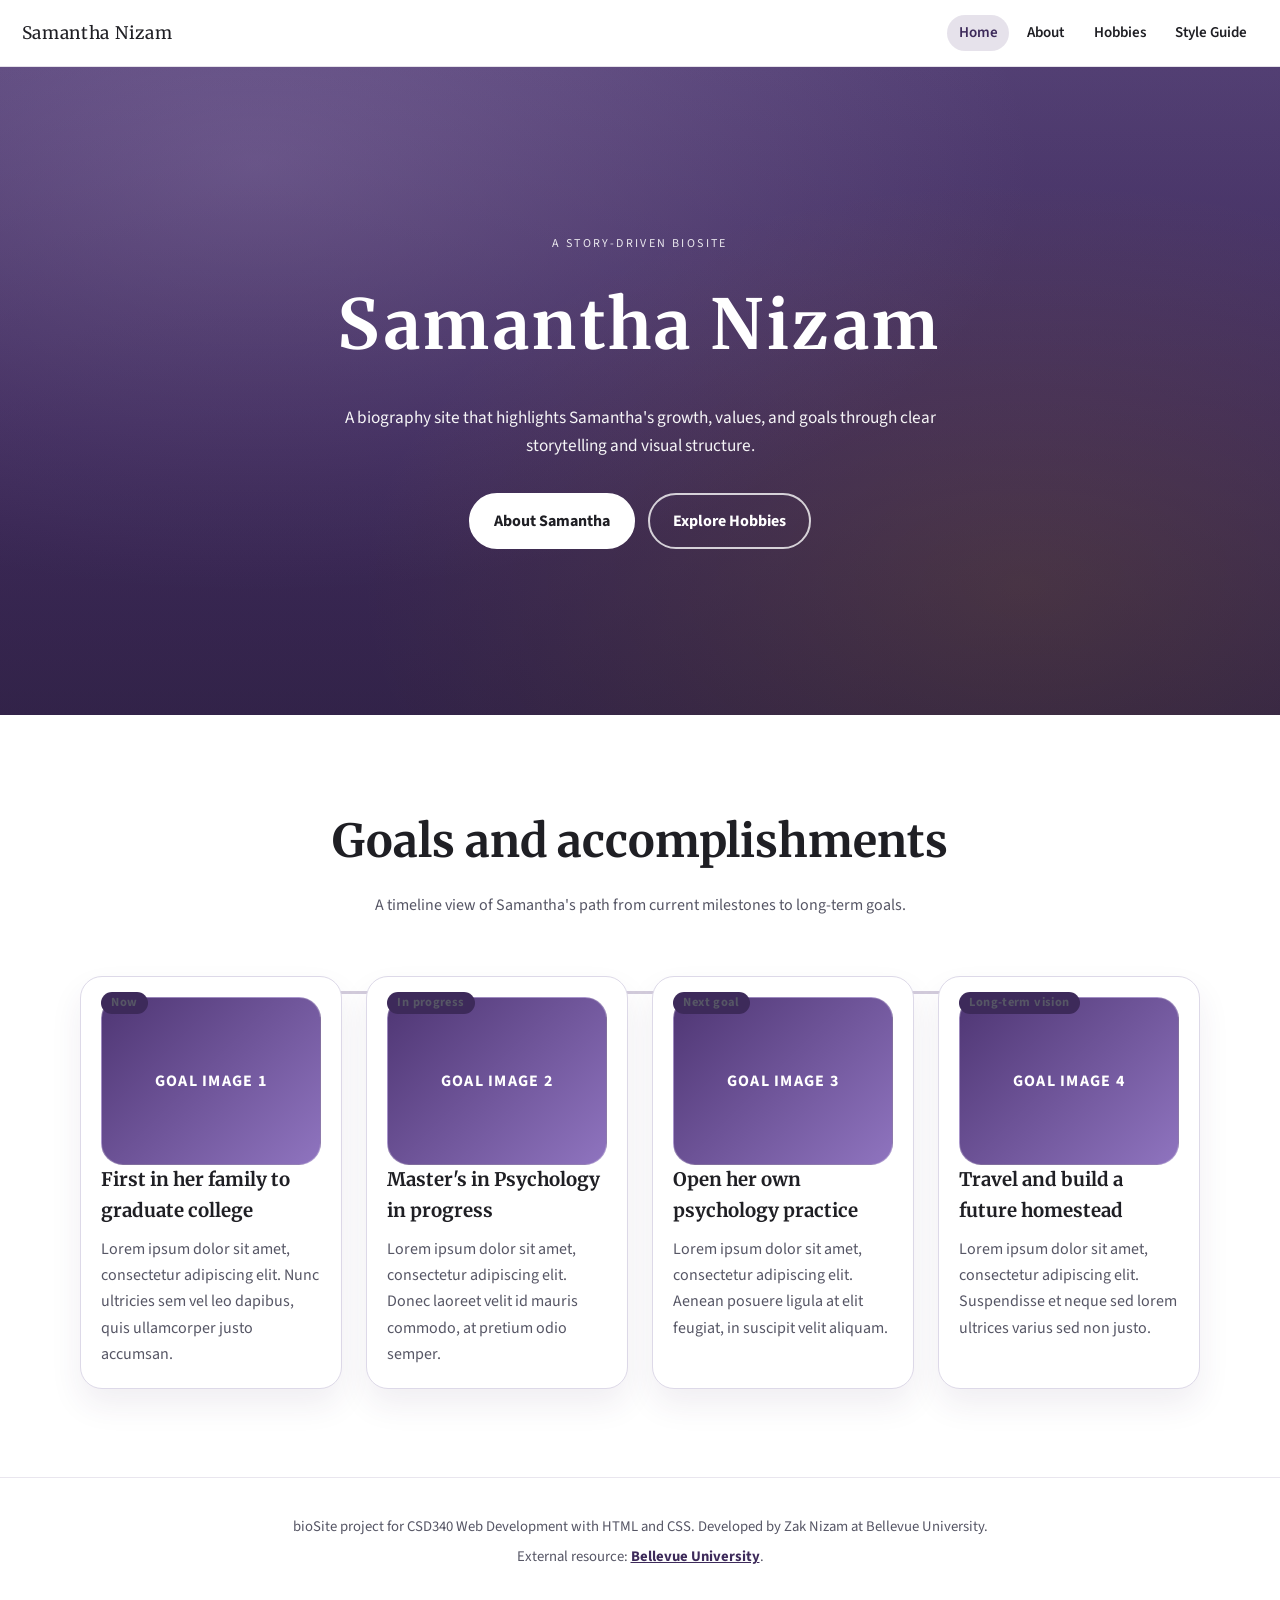
==== index.html @ e2154054 "Set up Module 6.3 bioSite project structure and pages" ====
﻿<!DOCTYPE html>
<html lang="en">
<head>
  <meta charset="UTF-8" />
  <meta name="viewport" content="width=device-width, initial-scale=1.0" />
  <title>Samantha Nizam | bioSite</title>
  <link rel="stylesheet" href="styles.css" />
</head>
<body>
  <header class="site-header">
    <a class="site-brand" href="index.html">Samantha Nizam</a>
    <nav class="main-nav" aria-label="Primary">
      <a href="index.html" aria-current="page">Home</a>
      <a href="about.html">About</a>
      <a href="hobbies.html">Hobbies</a>
      <a href="docs/style-guide.html">Style Guide</a>
    </nav>
  </header>

  <main>
    <section class="hero-section">
      <div class="hero-overlay"></div>
      <div class="hero-copy">
        <p class="eyebrow">A story-driven bioSite</p>
        <h1>Samantha Nizam</h1>
        <p class="hero-text">A biography site that highlights Samantha's growth, values, and goals through clear storytelling and visual structure.</p>
        <div class="hero-actions">
          <a href="about.html" class="button button-primary">About Samantha</a>
          <a href="hobbies.html" class="button button-secondary">Explore Hobbies</a>
        </div>
      </div>
    </section>

    <section class="content-section">
      <div class="section-intro">
        <h2>Goals and accomplishments</h2>
        <p>A timeline view of Samantha's path from current milestones to long-term goals.</p>
      </div>

      <div class="goal-grid timeline-goals">
        <article class="feature-card timeline-card">
          <p class="timeline-step">Now</p>
          <div class="image-placeholder small goal">Goal Image 1</div>
          <h3>First in her family to graduate college</h3>
          <p>Lorem ipsum dolor sit amet, consectetur adipiscing elit. Nunc ultricies sem vel leo dapibus, quis ullamcorper justo accumsan.</p>
        </article>
        <article class="feature-card timeline-card">
          <p class="timeline-step">In progress</p>
          <div class="image-placeholder small goal">Goal Image 2</div>
          <h3>Master's in Psychology in progress</h3>
          <p>Lorem ipsum dolor sit amet, consectetur adipiscing elit. Donec laoreet velit id mauris commodo, at pretium odio semper.</p>
        </article>
        <article class="feature-card timeline-card">
          <p class="timeline-step">Next goal</p>
          <div class="image-placeholder small goal">Goal Image 3</div>
          <h3>Open her own psychology practice</h3>
          <p>Lorem ipsum dolor sit amet, consectetur adipiscing elit. Aenean posuere ligula at elit feugiat, in suscipit velit aliquam.</p>
        </article>
        <article class="feature-card timeline-card">
          <p class="timeline-step">Long-term vision</p>
          <div class="image-placeholder small goal">Goal Image 4</div>
          <h3>Travel and build a future homestead</h3>
          <p>Lorem ipsum dolor sit amet, consectetur adipiscing elit. Suspendisse et neque sed lorem ultrices varius sed non justo.</p>
        </article>
      </div>
    </section>
  </main>

  <footer class="site-footer">
    <p>bioSite project for CSD340 Web Development with HTML and CSS. Developed by Zak Nizam at Bellevue University.</p>
    <p>External resource: <a href="https://www.bellevue.edu" target="_blank" rel="noreferrer">Bellevue University</a>.</p>
  </footer>
</body>
</html>
---- styles.css ----
﻿@import url("https://fonts.googleapis.com/css2?family=Merriweather:wght@700;900&family=Source+Sans+3:wght@400;600;700&display=swap");

:root {
  --color-plum: #4f3674;
  --color-plum-deep: #3d2a5a;
  --color-lavender: #b8a0d9;
  --color-gold: #d6a800;
  --color-ash: #f3f3f3;
  --color-paper: #ffffff;
  --color-ink: #1f1f24;
  --color-muted: #565665;
  --color-border: #ddd9e8;
  --shadow-soft: 0 16px 32px rgba(61, 42, 90, 0.08);
  --radius-lg: 22px;
  --radius-md: 14px;
  --max-width: 1120px;
}

* {
  box-sizing: border-box;
}

html {
  scroll-behavior: smooth;
}

body {
  margin: 0;
  font-family: "Source Sans 3", "Trebuchet MS", sans-serif;
  line-height: 1.65;
  color: var(--color-ink);
  background: var(--color-paper);
}

a {
  color: var(--color-plum-deep);
}

a:hover {
  color: var(--color-plum);
}

.site-header {
  position: sticky;
  top: 0;
  z-index: 100;
  display: flex;
  justify-content: space-between;
  align-items: center;
  gap: 1rem;
  padding: 0.95rem 1.35rem;
  background: rgba(255, 255, 255, 0.96);
  border-bottom: 1px solid rgba(79, 54, 116, 0.15);
  backdrop-filter: blur(10px);
}

.site-brand {
  text-decoration: none;
  color: var(--color-ink);
  font-family: "Merriweather", Georgia, serif;
  font-size: 1.08rem;
  letter-spacing: 0.04em;
}

.main-nav {
  display: flex;
  gap: 0.45rem;
  flex-wrap: wrap;
}

.main-nav a {
  text-decoration: none;
  color: var(--color-ink);
  font-weight: 600;
  font-size: 0.94rem;
  padding: 0.35rem 0.7rem;
  border-radius: 999px;
  transition: background-color 0.2s ease, color 0.2s ease;
}

.main-nav a:hover {
  background: rgba(79, 54, 116, 0.08);
  color: var(--color-plum-deep);
}

.main-nav a[aria-current="page"] {
  background: rgba(79, 54, 116, 0.14);
  color: var(--color-plum-deep);
}

main {
  overflow: hidden;
}

.hero-section {
  min-height: 72vh;
  display: grid;
  place-items: center;
  padding: 6rem 1.25rem;
  background:
    radial-gradient(110% 120% at 20% 15%, rgba(184, 160, 217, 0.35), transparent 55%),
    radial-gradient(100% 120% at 80% 80%, rgba(214, 168, 0, 0.18), transparent 52%),
    linear-gradient(180deg, #5b467f 0%, #4f3674 55%, #463165 100%);
  color: var(--color-paper);
  position: relative;
  text-align: center;
}

.hero-overlay {
  position: absolute;
  inset: 0;
  background: linear-gradient(180deg, rgba(20, 13, 30, 0.12), rgba(20, 13, 30, 0.4));
}

.hero-copy {
  position: relative;
  z-index: 1;
  max-width: 780px;
}

.eyebrow {
  text-transform: uppercase;
  letter-spacing: 0.2em;
  font-size: 0.75rem;
  margin: 0 0 0.9rem;
  opacity: 0.88;
}

.hero-copy h1 {
  margin: 0;
  font-family: "Merriweather", Georgia, serif;
  font-size: clamp(2.4rem, 6vw, 4.3rem);
  letter-spacing: 0.05em;
}

.hero-text {
  margin: 1.4rem auto 2rem;
  max-width: 650px;
  font-size: 1.08rem;
  opacity: 0.95;
}

.hero-actions {
  display: flex;
  flex-wrap: wrap;
  justify-content: center;
  gap: 0.8rem;
}

.button {
  display: inline-block;
  padding: 0.8rem 1.45rem;
  border-radius: 999px;
  text-decoration: none;
  font-weight: 700;
  transition: transform 0.2s ease, background-color 0.2s ease, border-color 0.2s ease;
}

.button:hover {
  transform: translateY(-1px);
}

.button:focus-visible,
.main-nav a:focus-visible,
.demo-nav a:focus-visible,
.demo-link:focus-visible {
  outline: 3px solid var(--color-gold);
  outline-offset: 2px;
}

.button-primary {
  background: var(--color-paper);
  color: var(--color-ink);
  border: 2px solid var(--color-paper);
}

.button-primary:hover {
  background: var(--color-ash);
}

.button-secondary {
  background: transparent;
  color: var(--color-paper);
  border: 2px solid rgba(255, 255, 255, 0.78);
}

.button-secondary:hover {
  background: rgba(255, 255, 255, 0.12);
  border-color: var(--color-paper);
}

.demo-secondary {
  color: var(--color-plum-deep);
  border-color: var(--color-plum-deep);
}

.demo-secondary:hover {
  background: rgba(79, 54, 116, 0.08);
}

.content-section {
  padding: clamp(3rem, 7vw, 5.5rem) 1.25rem;
}

.gray-section {
  background: linear-gradient(180deg, #f6f5f8 0%, #f1eff6 100%);
}

.section-intro {
  max-width: 760px;
  margin: 0 auto 2.2rem;
  text-align: center;
}

.section-label {
  display: inline-block;
  text-transform: uppercase;
  letter-spacing: 0.18em;
  color: var(--color-plum);
  font-size: 0.74rem;
  margin-bottom: 0.75rem;
  font-weight: 700;
}

.section-intro h2 {
  margin: 0;
  font-family: "Merriweather", Georgia, serif;
  font-size: clamp(1.95rem, 4vw, 2.85rem);
}

.section-intro p {
  margin: 0.85rem 0 0;
  color: var(--color-muted);
}

.about-grid,
.goal-grid,
.hobby-grid,
.style-grid,
.feature-grid,
.atomic-grid,
.component-grid {
  max-width: var(--max-width);
  margin: 0 auto;
  display: grid;
  gap: 1.5rem;
}

.goal-grid {
  grid-template-columns: repeat(4, minmax(190px, 1fr));
}

.timeline-goals {
  position: relative;
  padding-top: 1.4rem;
}

.timeline-goals::before {
  content: "";
  position: absolute;
  left: 1.25rem;
  right: 1.25rem;
  top: 2.35rem;
  height: 3px;
  border-radius: 999px;
  background: rgba(79, 54, 116, 0.25);
}

.timeline-card {
  position: relative;
  padding-top: 2.55rem;
}

.timeline-step {
  position: absolute;
  top: 0.9rem;
  left: 1.25rem;
  margin: 0;
  padding: 0.22rem 0.65rem;
  border-radius: 999px;
  background: var(--color-plum-deep);
  color: var(--color-paper);
  font-size: 0.78rem;
  font-weight: 700;
  letter-spacing: 0.03em;
  line-height: 1.2;
}

.about-grid {
  grid-template-columns: 0.95fr 1.05fr;
  align-items: start;
  gap: 2rem;
}

.hobby-grid {
  grid-template-columns: repeat(2, minmax(250px, 1fr));
}

.feature-grid {
  grid-template-columns: repeat(3, minmax(220px, 1fr));
}

.feature-grid.four-up {
  grid-template-columns: repeat(4, minmax(180px, 1fr));
}

.style-grid {
  grid-template-columns: 1fr 1fr;
}

.atomic-grid {
  grid-template-columns: repeat(5, minmax(150px, 1fr));
}

.component-grid {
  grid-template-columns: repeat(2, minmax(260px, 1fr));
}

.feature-card,
.hobby-card,
.style-block,
.about-copy,
.about-card {
  background: var(--color-paper);
  border: 1px solid var(--color-border);
  border-radius: var(--radius-lg);
  padding: 1.25rem;
  box-shadow: var(--shadow-soft);
}

.feature-card h3,
.hobby-card h3,
.style-block h3,
.about-copy h3 {
  margin-top: 0;
  margin-bottom: 0.55rem;
  font-family: "Merriweather", Georgia, serif;
}

.feature-card p,
.hobby-card p,
.about-copy p,
.style-block p {
  margin: 0;
  color: var(--color-muted);
}

.hobby-card h3 {
  margin: 0.95rem 0 0.55rem;
}

.about-copy {
  padding: 1.45rem;
}

.detail-list,
.clean-list,
.rule-list {
  margin: 0.85rem 0 0;
  padding-left: 1.15rem;
}

.detail-list li,
.clean-list li,
.rule-list li {
  margin-bottom: 0.45rem;
}

.caption-text {
  margin: 0.85rem 0 0;
  color: var(--color-muted);
  font-size: 0.95rem;
}

.image-placeholder {
  width: 100%;
  min-height: 280px;
  border-radius: var(--radius-lg);
  border: 1px solid rgba(255, 255, 255, 0.26);
  background: linear-gradient(135deg, rgba(79, 54, 116, 0.95), rgba(184, 160, 217, 0.82));
  color: var(--color-paper);
  display: grid;
  place-items: center;
  text-transform: uppercase;
  letter-spacing: 0.08em;
  font-weight: 700;
  text-align: center;
  padding: 0.7rem;
}

.image-placeholder.small {
  min-height: 168px;
}

.image-placeholder.portrait {
  min-height: 420px;
}

.image-placeholder.goal {
  background: linear-gradient(135deg, #4f3674, #8f74bf);
}

.image-placeholder.hobby {
  background: linear-gradient(135deg, #6e4f9d, #b79fdb);
}

.bio-article {
  max-width: var(--max-width);
  margin: 0 auto;
  background: var(--color-paper);
  border: 1px solid var(--color-border);
  border-radius: var(--radius-lg);
  box-shadow: var(--shadow-soft);
  padding: clamp(1.35rem, 3vw, 2.1rem);
}

.bio-article p {
  margin: 0 0 1rem;
  color: var(--color-muted);
}

.bio-article p:last-child {
  margin-bottom: 0;
}

.about-page .about-card,
.about-page .about-copy,
.about-page .bio-article {
  border: none;
  box-shadow: 0 10px 22px rgba(61, 42, 90, 0.08);
}

.about-page .about-grid {
  grid-template-columns: 0.9fr 1.3fr;
  align-items: start;
}

.about-page .about-bio-panel {
  margin: 0;
  max-width: none;
}

.about-page .about-bio-panel h3 {
  margin-top: 0;
  margin-bottom: 0.8rem;
  font-family: "Merriweather", Georgia, serif;
  font-size: 1.5rem;
}

.about-page .image-placeholder.portrait {
  border: none;
  min-height: 560px;
}

.about-page .section-intro {
  margin-bottom: 1.7rem;
}

.hobbies-page .hobby-card {
  border: none;
  box-shadow: 0 10px 22px rgba(61, 42, 90, 0.08);
}

.hobbies-page .hobby-note {
  margin-top: 0.7rem;
  font-size: 0.97rem;
  color: var(--color-plum-deep);
}

.hobbies-page .section-intro {
  margin-bottom: 1.8rem;
}

.style-guide-page .packet-summary,
.style-guide-page .checklist-grid,
.style-guide-page .wireframe-grid,
.style-guide-page .image-plan-grid {
  max-width: var(--max-width);
  margin: 0 auto;
  display: grid;
  gap: 1.2rem;
}

.style-guide-page .packet-summary {
  grid-template-columns: repeat(2, minmax(280px, 1fr));
  margin-bottom: 1.2rem;
}

.style-guide-page .checklist-grid {
  grid-template-columns: repeat(3, minmax(220px, 1fr));
}

.style-guide-page .wireframe-grid {
  grid-template-columns: repeat(2, minmax(260px, 1fr));
}

.style-guide-page .image-plan-grid {
  grid-template-columns: repeat(3, minmax(220px, 1fr));
}

.style-guide-page .wireframe-card,
.style-guide-page .image-plan-card {
  break-inside: avoid;
}

.asset-tag {
  margin: 0 0 0.4rem;
  color: var(--color-plum-deep);
  font-size: 0.77rem;
  letter-spacing: 0.07em;
  text-transform: uppercase;
  font-weight: 700;
}

.style-guide-page .qa-list {
  max-width: var(--max-width);
  margin: 0 auto;
  padding-left: 1.2rem;
  display: grid;
  gap: 0.75rem;
}

.style-guide-page .qa-item {
  background: var(--color-paper);
  border: 1px solid var(--color-border);
  border-radius: var(--radius-md);
  box-shadow: var(--shadow-soft);
  padding: 0.95rem 1rem;
  color: var(--color-muted);
}

.style-guide-page .qa-item strong {
  color: var(--color-ink);
}

.style-guide-page .packet-bio {
  max-width: var(--max-width);
}

.page-break-before {
  break-before: auto;
}

@media (max-width: 900px) {
  .about-page .image-placeholder.portrait {
    min-height: 460px;
  }
}

@media (max-width: 680px) {
  .about-page .image-placeholder.portrait {
    min-height: 420px;
  }
}

@media (max-width: 1100px) {
  .style-guide-page .checklist-grid,
  .style-guide-page .image-plan-grid {
    grid-template-columns: repeat(2, minmax(220px, 1fr));
  }
}

@media (max-width: 900px) {
  .style-guide-page .packet-summary,
  .style-guide-page .checklist-grid,
  .style-guide-page .wireframe-grid,
  .style-guide-page .image-plan-grid {
    grid-template-columns: 1fr;
  }
}

@media print {
  @page {
    size: Letter;
    margin: 0.55in;
  }

  .site-header,
  .site-footer {
    display: none !important;
  }

  body {
    background: #ffffff !important;
    color: #111111 !important;
    font-size: 11pt;
    line-height: 1.45;
  }

  .content-section {
    padding: 0.7rem 0 !important;
  }

  .gray-section {
    background: #ffffff !important;
  }

  .feature-card,
  .style-block,
  .bio-article,
  .qa-item {
    box-shadow: none !important;
    border: 1px solid #d0d0d0 !important;
    break-inside: avoid;
  }

  .image-placeholder {
    background: #efefef !important;
    border: 1px solid #c7c7c7 !important;
    color: #444444 !important;
  }

  .page-break-before {
    break-before: page;
  }
}

.timeline-list {
  max-width: 900px;
  margin: 0 auto;
  padding-left: 1.2rem;
}

.timeline-list li {
  margin-bottom: 0.65rem;
  color: var(--color-muted);
}

.timeline-list strong {
  color: var(--color-ink);
}

.swatches {
  margin-top: 0.7rem;
  display: grid;
  gap: 0.8rem;
}

.swatch {
  border-radius: var(--radius-md);
  padding: 0.75rem 0.9rem;
  display: flex;
  align-items: center;
  justify-content: space-between;
  gap: 0.75rem;
  font-weight: 700;
}

.swatch small {
  font-size: 0.79rem;
  font-weight: 600;
}

.swatch.plum {
  background: var(--color-plum);
  color: var(--color-paper);
}

.swatch.plum-deep {
  background: var(--color-plum-deep);
  color: var(--color-paper);
}

.swatch.lavender {
  background: var(--color-lavender);
  color: var(--color-ink);
}

.swatch.gold {
  background: var(--color-gold);
  color: var(--color-ink);
}

.swatch.ash {
  background: var(--color-ash);
  color: var(--color-ink);
}

.swatch.white {
  background: var(--color-paper);
  color: var(--color-ink);
  border: 1px solid var(--color-border);
}

.typography-samples {
  margin-top: 0.75rem;
  display: grid;
  gap: 0.55rem;
}

.type-display,
.type-heading,
.type-body,
.type-caption {
  margin: 0;
}

.type-display {
  font-family: "Merriweather", Georgia, serif;
  font-size: 1.95rem;
  color: var(--color-ink);
}

.type-heading {
  font-family: "Merriweather", Georgia, serif;
  font-size: 1.32rem;
  color: var(--color-ink);
}

.type-body {
  font-size: 1rem;
  color: var(--color-muted);
}

.type-caption {
  font-size: 0.83rem;
  letter-spacing: 0.09em;
  text-transform: uppercase;
  color: var(--color-muted);
}

.token-list {
  margin: 0.9rem 0 0;
  padding-left: 1.15rem;
}

.token-list li {
  margin-bottom: 0.35rem;
  color: var(--color-muted);
}

.component-demo {
  margin: 0.7rem 0 1rem;
  display: flex;
  flex-wrap: wrap;
  gap: 0.65rem;
  align-items: center;
}

.component-demo .image-placeholder.small {
  max-width: 100%;
  width: 100%;
}

.demo-link {
  font-weight: 700;
  text-decoration: underline;
}

.demo-nav {
  padding: 0.6rem;
  border-radius: 999px;
  background: var(--color-ash);
}

.demo-nav a {
  display: inline-block;
  text-decoration: none;
  color: var(--color-ink);
  font-weight: 600;
  font-size: 0.9rem;
  margin-right: 0.25rem;
  padding: 0.25rem 0.5rem;
  border-radius: 999px;
}

.demo-nav a:last-child {
  margin-right: 0;
}

.demo-nav a:hover {
  background: rgba(79, 54, 116, 0.12);
}

.scale-grid {
  margin: 0.6rem 0 1rem;
  display: grid;
  gap: 0.45rem;
}

.scale-row {
  display: flex;
  align-items: center;
  gap: 0.7rem;
  color: var(--color-muted);
}

.scale-box {
  display: inline-block;
  background: rgba(79, 54, 116, 0.2);
  border-radius: 6px;
}

.scale-1 {
  width: 8px;
  height: 8px;
}

.scale-2 {
  width: 16px;
  height: 16px;
}

.scale-3 {
  width: 24px;
  height: 24px;
}

.scale-4 {
  width: 32px;
  height: 32px;
}

.rule-list {
  max-width: 820px;
  margin: 0 auto;
}

.site-footer {
  padding: 2rem 1rem 2.3rem;
  text-align: center;
  font-size: 0.92rem;
  color: var(--color-muted);
  border-top: 1px solid rgba(79, 54, 116, 0.12);
}

.site-footer p {
  margin: 0.35rem 0;
}

.site-footer a {
  font-weight: 700;
}

@media (max-width: 1100px) {
  .goal-grid {
    grid-template-columns: repeat(2, minmax(220px, 1fr));
  }

  .atomic-grid {
    grid-template-columns: repeat(3, minmax(180px, 1fr));
  }

  .feature-grid.four-up {
    grid-template-columns: repeat(2, minmax(220px, 1fr));
  }
}

@media (max-width: 900px) {
  .about-grid,
  .style-grid,
  .component-grid {
    grid-template-columns: 1fr;
  }

  .feature-grid {
    grid-template-columns: repeat(2, minmax(220px, 1fr));
  }

  .hobby-grid {
    grid-template-columns: 1fr;
  }

  .image-placeholder.portrait {
    min-height: 360px;
  }
}

@media (max-width: 680px) {
  .site-header {
    padding: 0.8rem 1rem;
    flex-direction: column;
    align-items: flex-start;
  }

  .main-nav {
    width: 100%;
  }

  .hero-actions {
    flex-direction: column;
    align-items: center;
  }

  .goal-grid,
  .feature-grid,
  .feature-grid.four-up,
  .atomic-grid {
    grid-template-columns: 1fr;
  }

  .timeline-goals::before {
    display: none;
  }

  .button {
    width: min(280px, 100%);
    text-align: center;
  }
}
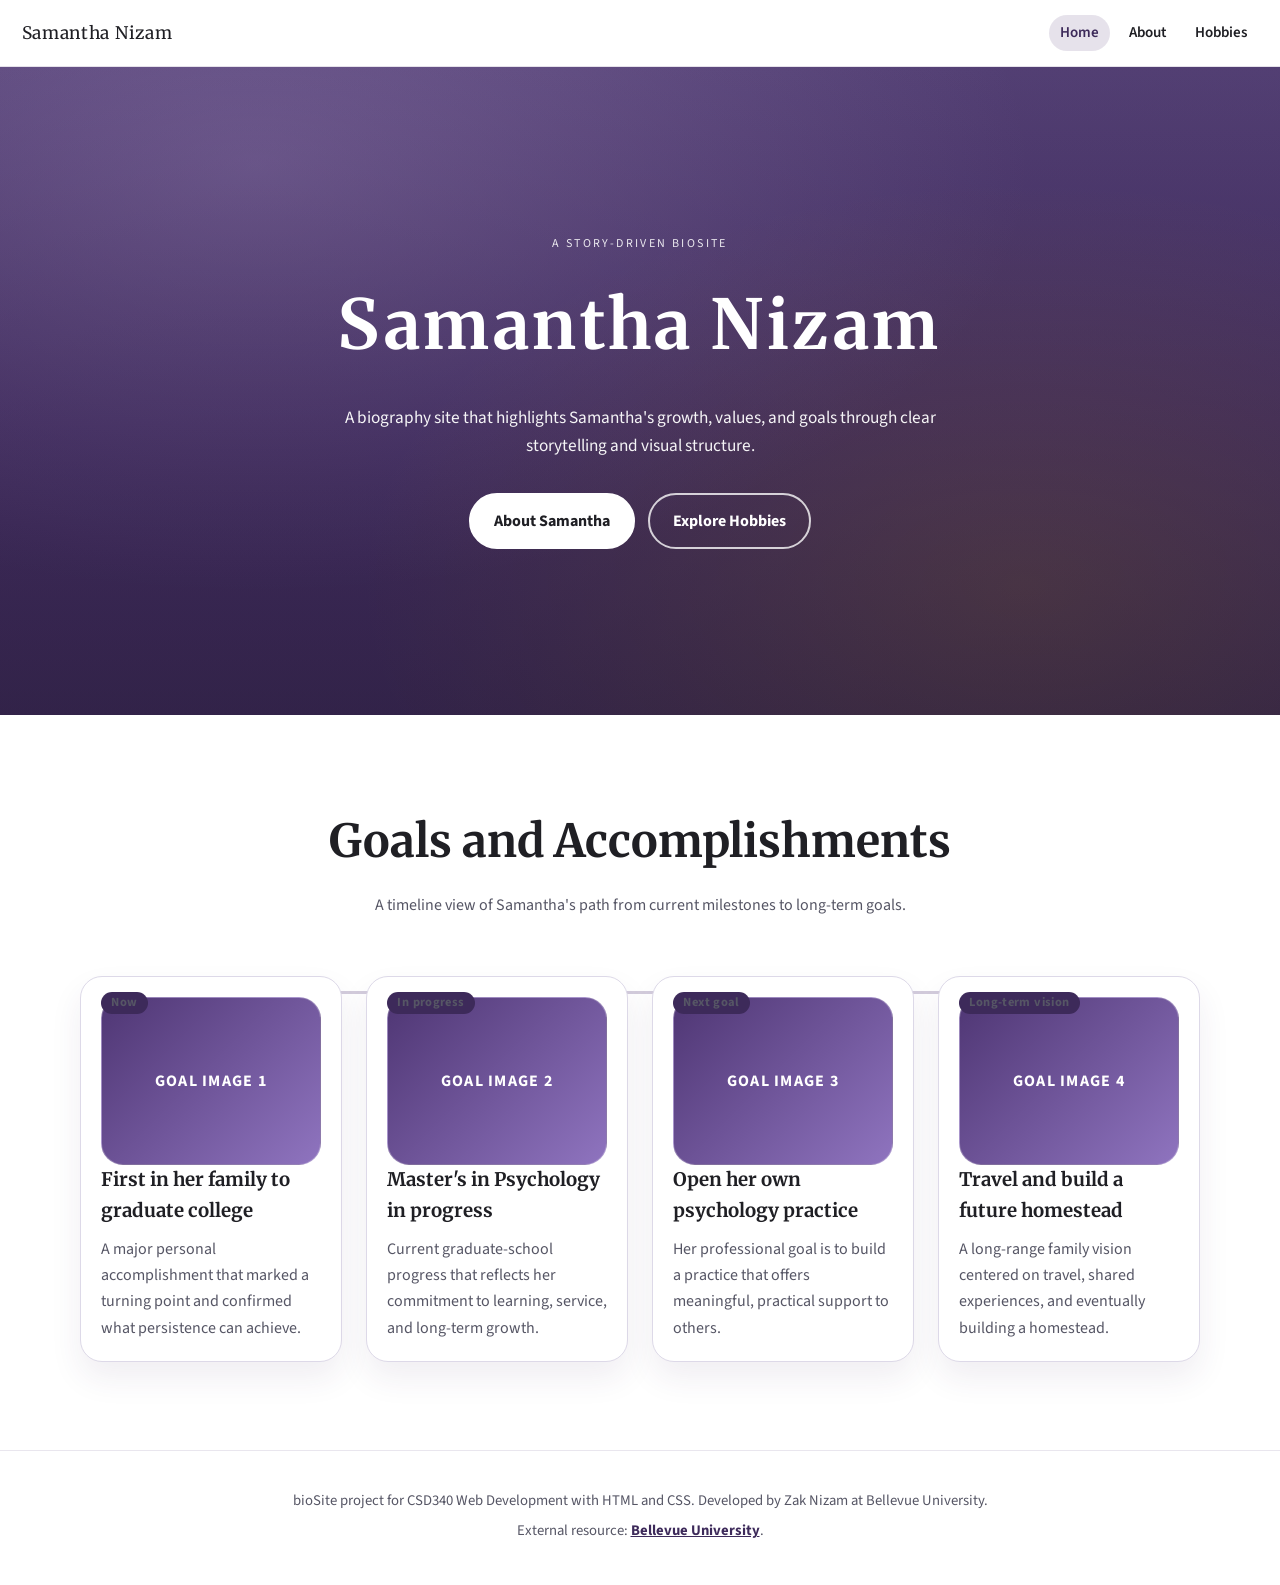
==== commit 8c2bae94: "Refine site copy and add validator screenshots for Module 6.3" ====
--- a/index.html
+++ b/index.html
@@ -13,7 +13,6 @@
       <a href="index.html" aria-current="page">Home</a>
       <a href="about.html">About</a>
       <a href="hobbies.html">Hobbies</a>
-      <a href="docs/style-guide.html">Style Guide</a>
     </nav>
   </header>
 
@@ -33,7 +32,7 @@
 
     <section class="content-section">
       <div class="section-intro">
-        <h2>Goals and accomplishments</h2>
+        <h2>Goals and Accomplishments</h2>
         <p>A timeline view of Samantha's path from current milestones to long-term goals.</p>
       </div>
 
@@ -42,25 +41,25 @@
           <p class="timeline-step">Now</p>
           <div class="image-placeholder small goal">Goal Image 1</div>
           <h3>First in her family to graduate college</h3>
-          <p>Lorem ipsum dolor sit amet, consectetur adipiscing elit. Nunc ultricies sem vel leo dapibus, quis ullamcorper justo accumsan.</p>
+          <p>A major personal accomplishment that marked a turning point and confirmed what persistence can achieve.</p>
         </article>
         <article class="feature-card timeline-card">
           <p class="timeline-step">In progress</p>
           <div class="image-placeholder small goal">Goal Image 2</div>
           <h3>Master's in Psychology in progress</h3>
-          <p>Lorem ipsum dolor sit amet, consectetur adipiscing elit. Donec laoreet velit id mauris commodo, at pretium odio semper.</p>
+          <p>Current graduate-school progress that reflects her commitment to learning, service, and long-term growth.</p>
         </article>
         <article class="feature-card timeline-card">
           <p class="timeline-step">Next goal</p>
           <div class="image-placeholder small goal">Goal Image 3</div>
           <h3>Open her own psychology practice</h3>
-          <p>Lorem ipsum dolor sit amet, consectetur adipiscing elit. Aenean posuere ligula at elit feugiat, in suscipit velit aliquam.</p>
+          <p>Her professional goal is to build a practice that offers meaningful, practical support to others.</p>
         </article>
         <article class="feature-card timeline-card">
           <p class="timeline-step">Long-term vision</p>
           <div class="image-placeholder small goal">Goal Image 4</div>
           <h3>Travel and build a future homestead</h3>
-          <p>Lorem ipsum dolor sit amet, consectetur adipiscing elit. Suspendisse et neque sed lorem ultrices varius sed non justo.</p>
+          <p>A long-range family vision centered on travel, shared experiences, and eventually building a homestead.</p>
         </article>
       </div>
     </section>
@@ -72,3 +71,4 @@
   </footer>
 </body>
 </html>
+
--- a/styles.css
+++ b/styles.css
@@ -461,12 +461,6 @@
   box-shadow: 0 10px 22px rgba(61, 42, 90, 0.08);
 }
 
-.hobbies-page .hobby-note {
-  margin-top: 0.7rem;
-  font-size: 0.97rem;
-  color: var(--color-plum-deep);
-}
-
 .hobbies-page .section-intro {
   margin-bottom: 1.8rem;
 }
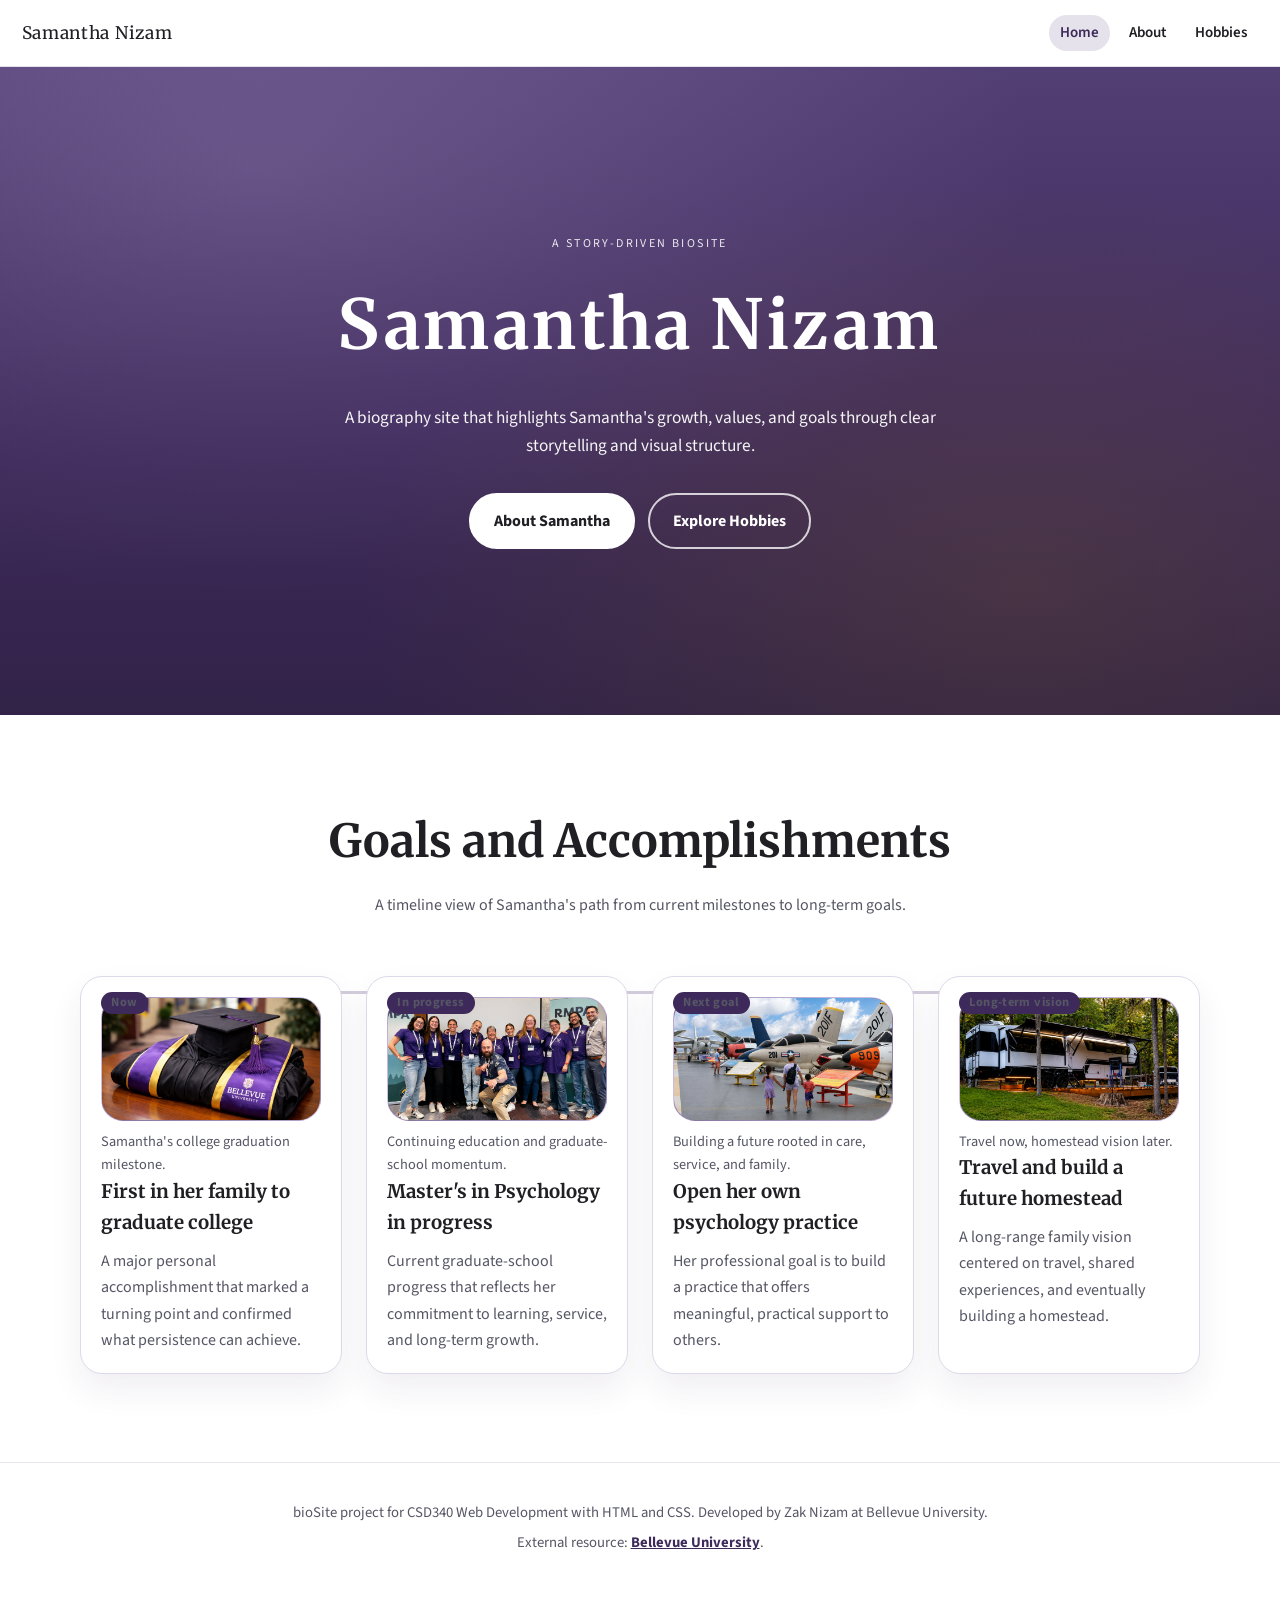
==== commit 0e19fbe9: "Embed real images with captions and align layout styling" ====
--- a/index.html
+++ b/index.html
@@ -1,4 +1,4 @@
-﻿<!DOCTYPE html>
+<!DOCTYPE html>
 <html lang="en">
 <head>
   <meta charset="UTF-8" />
@@ -39,25 +39,37 @@
       <div class="goal-grid timeline-goals">
         <article class="feature-card timeline-card">
           <p class="timeline-step">Now</p>
-          <div class="image-placeholder small goal">Goal Image 1</div>
+          <figure class="media-figure">
+            <img src="assets/images/graduation.png" alt="Samantha's graduation milestone" class="card-image goal-image" />
+            <figcaption class="media-caption">Samantha's college graduation milestone.</figcaption>
+          </figure>
           <h3>First in her family to graduate college</h3>
           <p>A major personal accomplishment that marked a turning point and confirmed what persistence can achieve.</p>
         </article>
         <article class="feature-card timeline-card">
           <p class="timeline-step">In progress</p>
-          <div class="image-placeholder small goal">Goal Image 2</div>
+          <figure class="media-figure">
+            <img src="assets/images/higher-learning.png" alt="Samantha continuing her education" class="card-image goal-image" />
+            <figcaption class="media-caption">Continuing education and graduate-school momentum.</figcaption>
+          </figure>
           <h3>Master's in Psychology in progress</h3>
           <p>Current graduate-school progress that reflects her commitment to learning, service, and long-term growth.</p>
         </article>
         <article class="feature-card timeline-card">
           <p class="timeline-step">Next goal</p>
-          <div class="image-placeholder small goal">Goal Image 3</div>
+          <figure class="media-figure">
+            <img src="assets/images/family-time.png" alt="Samantha with family, representing her future practice goals" class="card-image goal-image" />
+            <figcaption class="media-caption">Building a future rooted in care, service, and family.</figcaption>
+          </figure>
           <h3>Open her own psychology practice</h3>
           <p>Her professional goal is to build a practice that offers meaningful, practical support to others.</p>
         </article>
         <article class="feature-card timeline-card">
           <p class="timeline-step">Long-term vision</p>
-          <div class="image-placeholder small goal">Goal Image 4</div>
+          <figure class="media-figure">
+            <img src="assets/images/travel-camping.png" alt="Family camper travel and homestead vision" class="card-image goal-image" />
+            <figcaption class="media-caption">Travel now, homestead vision later.</figcaption>
+          </figure>
           <h3>Travel and build a future homestead</h3>
           <p>A long-range family vision centered on travel, shared experiences, and eventually building a homestead.</p>
         </article>
@@ -72,3 +84,4 @@
 </body>
 </html>
 
+
--- a/styles.css
+++ b/styles.css
@@ -1,4 +1,4 @@
-﻿@import url("https://fonts.googleapis.com/css2?family=Merriweather:wght@700;900&family=Source+Sans+3:wght@400;600;700&display=swap");
+@import url("https://fonts.googleapis.com/css2?family=Merriweather:wght@700;900&family=Source+Sans+3:wght@400;600;700&display=swap");
 
 :root {
   --color-plum: #4f3674;
@@ -372,6 +372,35 @@
   font-size: 0.95rem;
 }
 
+.media-figure {
+  margin: 0;
+}
+
+.card-image {
+  display: block;
+  width: 100%;
+  height: auto;
+  border-radius: var(--radius-lg);
+  border: 1px solid rgba(255, 255, 255, 0.26);
+  background: linear-gradient(135deg, rgba(79, 54, 116, 0.95), rgba(184, 160, 217, 0.82));
+  object-fit: cover;
+}
+
+.goal-image,
+.hobby-image {
+  aspect-ratio: 16 / 9;
+}
+
+.portrait-image {
+  aspect-ratio: 3 / 4;
+}
+
+.media-caption {
+  margin: 0.55rem 0 0;
+  color: var(--color-muted);
+  font-size: 0.9rem;
+}
+
 .image-placeholder {
   width: 100%;
   min-height: 280px;
@@ -447,7 +476,7 @@
   font-size: 1.5rem;
 }
 
-.about-page .image-placeholder.portrait {
+.about-page .portrait-image {
   border: none;
   min-height: 560px;
 }
@@ -536,13 +565,13 @@
 }
 
 @media (max-width: 900px) {
-  .about-page .image-placeholder.portrait {
+  .about-page .portrait-image {
     min-height: 460px;
   }
 }
 
 @media (max-width: 680px) {
-  .about-page .image-placeholder.portrait {
+  .about-page .portrait-image {
     min-height: 420px;
   }
 }
@@ -892,3 +921,5 @@
     text-align: center;
   }
 }
+
+
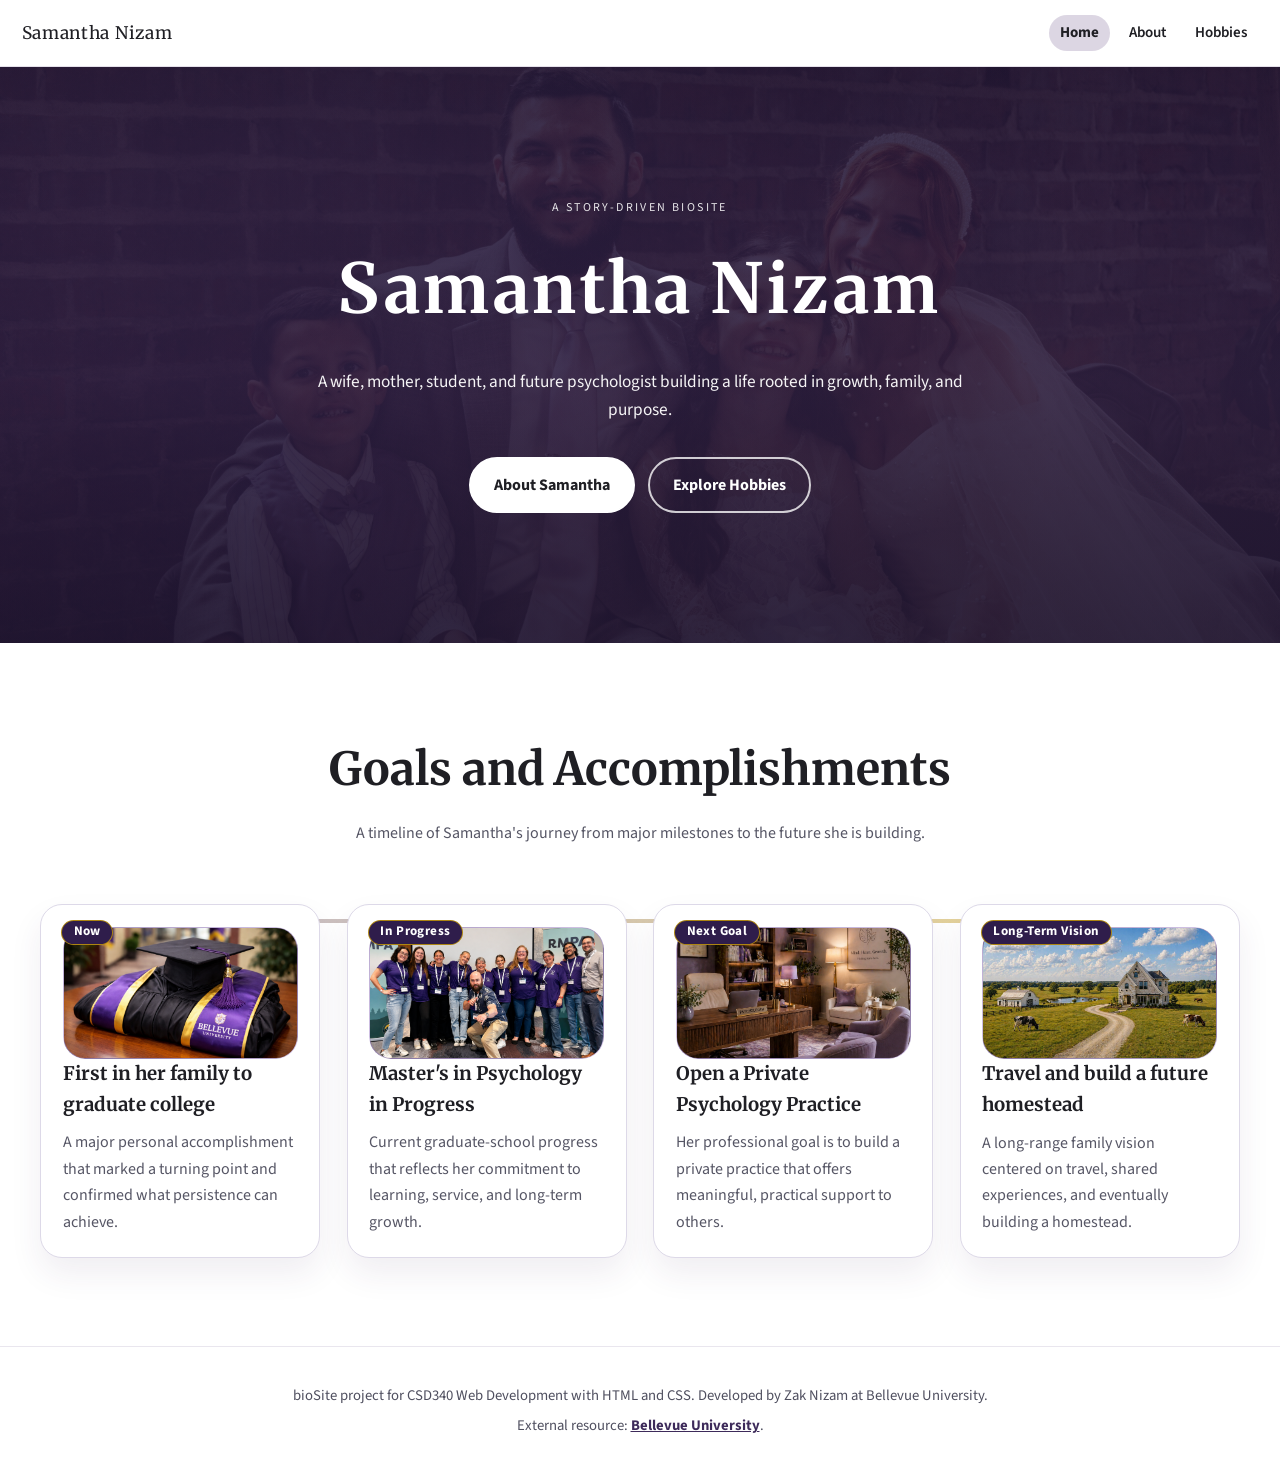
==== commit 259e5835: "Polish bioSite design, copy, and image content" ====
--- a/index.html
+++ b/index.html
@@ -5,6 +5,7 @@
   <meta name="viewport" content="width=device-width, initial-scale=1.0" />
   <title>Samantha Nizam | bioSite</title>
   <link rel="stylesheet" href="styles.css" />
+  <script src="site.js" defer></script>
 </head>
 <body>
   <header class="site-header">
@@ -22,7 +23,7 @@
       <div class="hero-copy">
         <p class="eyebrow">A story-driven bioSite</p>
         <h1>Samantha Nizam</h1>
-        <p class="hero-text">A biography site that highlights Samantha's growth, values, and goals through clear storytelling and visual structure.</p>
+        <p class="hero-text">A wife, mother, student, and future psychologist building a life rooted in growth, family, and purpose.</p>
         <div class="hero-actions">
           <a href="about.html" class="button button-primary">About Samantha</a>
           <a href="hobbies.html" class="button button-secondary">Explore Hobbies</a>
@@ -33,7 +34,7 @@
     <section class="content-section">
       <div class="section-intro">
         <h2>Goals and Accomplishments</h2>
-        <p>A timeline view of Samantha's path from current milestones to long-term goals.</p>
+        <p>A timeline of Samantha's journey from major milestones to the future she is building.</p>
       </div>
 
       <div class="goal-grid timeline-goals">
@@ -47,27 +48,27 @@
           <p>A major personal accomplishment that marked a turning point and confirmed what persistence can achieve.</p>
         </article>
         <article class="feature-card timeline-card">
-          <p class="timeline-step">In progress</p>
+          <p class="timeline-step">In Progress</p>
           <figure class="media-figure">
             <img src="assets/images/higher-learning.png" alt="Samantha continuing her education" class="card-image goal-image" />
             <figcaption class="media-caption">Continuing education and graduate-school momentum.</figcaption>
           </figure>
-          <h3>Master's in Psychology in progress</h3>
+          <h3>Master's in Psychology in Progress</h3>
           <p>Current graduate-school progress that reflects her commitment to learning, service, and long-term growth.</p>
         </article>
         <article class="feature-card timeline-card">
-          <p class="timeline-step">Next goal</p>
+          <p class="timeline-step">Next Goal</p>
           <figure class="media-figure">
-            <img src="assets/images/family-time.png" alt="Samantha with family, representing her future practice goals" class="card-image goal-image" />
+            <img src="assets/images/private-practice.png" alt="Samantha with family, representing her future practice goals" class="card-image goal-image" />
             <figcaption class="media-caption">Building a future rooted in care, service, and family.</figcaption>
           </figure>
-          <h3>Open her own psychology practice</h3>
-          <p>Her professional goal is to build a practice that offers meaningful, practical support to others.</p>
+          <h3>Open a Private Psychology Practice</h3>
+          <p>Her professional goal is to build a private practice that offers meaningful, practical support to others.</p>
         </article>
         <article class="feature-card timeline-card">
-          <p class="timeline-step">Long-term vision</p>
+          <p class="timeline-step">Long-Term Vision</p>
           <figure class="media-figure">
-            <img src="assets/images/travel-camping.png" alt="Family camper travel and homestead vision" class="card-image goal-image" />
+            <img src="assets/images/homestead.png" alt="Family camper travel and homestead vision" class="card-image goal-image" />
             <figcaption class="media-caption">Travel now, homestead vision later.</figcaption>
           </figure>
           <h3>Travel and build a future homestead</h3>
@@ -85,3 +86,5 @@
 </html>
 
 
+
+
--- a/styles.css
+++ b/styles.css
@@ -1,379 +1,406 @@
-@import url("https://fonts.googleapis.com/css2?family=Merriweather:wght@700;900&family=Source+Sans+3:wght@400;600;700&display=swap");
-
-:root {
-  --color-plum: #4f3674;
-  --color-plum-deep: #3d2a5a;
-  --color-lavender: #b8a0d9;
-  --color-gold: #d6a800;
-  --color-ash: #f3f3f3;
-  --color-paper: #ffffff;
-  --color-ink: #1f1f24;
-  --color-muted: #565665;
-  --color-border: #ddd9e8;
-  --shadow-soft: 0 16px 32px rgba(61, 42, 90, 0.08);
-  --radius-lg: 22px;
-  --radius-md: 14px;
-  --max-width: 1120px;
-}
-
-* {
-  box-sizing: border-box;
-}
-
-html {
-  scroll-behavior: smooth;
-}
-
-body {
-  margin: 0;
-  font-family: "Source Sans 3", "Trebuchet MS", sans-serif;
-  line-height: 1.65;
-  color: var(--color-ink);
-  background: var(--color-paper);
-}
-
-a {
-  color: var(--color-plum-deep);
-}
-
-a:hover {
-  color: var(--color-plum);
-}
-
-.site-header {
-  position: sticky;
-  top: 0;
-  z-index: 100;
-  display: flex;
-  justify-content: space-between;
-  align-items: center;
-  gap: 1rem;
-  padding: 0.95rem 1.35rem;
-  background: rgba(255, 255, 255, 0.96);
-  border-bottom: 1px solid rgba(79, 54, 116, 0.15);
-  backdrop-filter: blur(10px);
-}
-
-.site-brand {
-  text-decoration: none;
-  color: var(--color-ink);
-  font-family: "Merriweather", Georgia, serif;
-  font-size: 1.08rem;
-  letter-spacing: 0.04em;
-}
-
-.main-nav {
-  display: flex;
-  gap: 0.45rem;
-  flex-wrap: wrap;
-}
-
-.main-nav a {
-  text-decoration: none;
-  color: var(--color-ink);
-  font-weight: 600;
-  font-size: 0.94rem;
-  padding: 0.35rem 0.7rem;
-  border-radius: 999px;
-  transition: background-color 0.2s ease, color 0.2s ease;
-}
-
-.main-nav a:hover {
-  background: rgba(79, 54, 116, 0.08);
-  color: var(--color-plum-deep);
-}
-
-.main-nav a[aria-current="page"] {
-  background: rgba(79, 54, 116, 0.14);
-  color: var(--color-plum-deep);
-}
-
-main {
-  overflow: hidden;
-}
-
+@import url("https://fonts.googleapis.com/css2?family=Merriweather:wght@700;900&family=Source+Sans+3:wght@400;600;700&display=swap");
+
+:root {
+  --color-plum: #4f3674;
+  --color-plum-deep: #3d2a5a;
+  --color-lavender: #b8a0d9;
+  --color-gold: #d6a800;
+  --color-ash: #f3f3f3;
+  --color-paper: #ffffff;
+  --color-ink: #1f1f24;
+  --color-muted: #565665;
+  --color-border: #ddd9e8;
+  --shadow-soft: 0 16px 32px rgba(61, 42, 90, 0.08);
+  --radius-lg: 22px;
+  --radius-md: 14px;
+  --max-width: 1120px;
+}
+
+* {
+  box-sizing: border-box;
+}
+
+html {
+  scroll-behavior: smooth;
+}
+
+body {
+  margin: 0;
+  font-family: "Source Sans 3", "Trebuchet MS", sans-serif;
+  line-height: 1.65;
+  color: var(--color-ink);
+  background: var(--color-paper);
+}
+
+a {
+  color: var(--color-plum-deep);
+}
+
+a:hover {
+  color: var(--color-plum);
+}
+
+.site-header {
+  position: sticky;
+  top: 0;
+  z-index: 100;
+  display: flex;
+  justify-content: space-between;
+  align-items: center;
+  gap: 1rem;
+  padding: 0.95rem 1.35rem;
+  background: rgba(255, 255, 255, 0.96);
+  border-bottom: 1px solid rgba(79, 54, 116, 0.15);
+  backdrop-filter: blur(10px);
+}
+
+.site-brand {
+  text-decoration: none;
+  color: var(--color-ink);
+  font-family: "Merriweather", Georgia, serif;
+  font-size: 1.08rem;
+  letter-spacing: 0.04em;
+}
+
+.main-nav {
+  display: flex;
+  gap: 0.45rem;
+  flex-wrap: wrap;
+}
+
+.main-nav a {
+  text-decoration: none;
+  color: var(--color-ink);
+  font-weight: 600;
+  font-size: 0.94rem;
+  padding: 0.35rem 0.7rem;
+  border-radius: 999px;
+  transition: background-color 0.2s ease, color 0.2s ease;
+}
+
+.main-nav a:hover {
+  background: rgba(79, 54, 116, 0.08);
+  color: var(--color-plum-deep);
+}
+
+.main-nav a[aria-current="page"] {
+  background: rgba(79, 54, 116, 0.2);
+  color: var(--color-ink);
+  font-weight: 700;
+}
+
+main {
+  overflow: hidden;
+}
+
 .hero-section {
-  min-height: 72vh;
+  min-height: 64vh;
   display: grid;
   place-items: center;
-  padding: 6rem 1.25rem;
-  background:
-    radial-gradient(110% 120% at 20% 15%, rgba(184, 160, 217, 0.35), transparent 55%),
-    radial-gradient(100% 120% at 80% 80%, rgba(214, 168, 0, 0.18), transparent 52%),
-    linear-gradient(180deg, #5b467f 0%, #4f3674 55%, #463165 100%);
+  padding: clamp(4rem, 7vw, 5rem) 1.25rem;
+  background-image:
+    linear-gradient(180deg, rgba(37, 24, 58, 0.84) 0%, rgba(54, 36, 80, 0.82) 55%, rgba(43, 29, 67, 0.86) 100%),
+    radial-gradient(110% 120% at 20% 15%, rgba(184, 160, 217, 0.24), transparent 55%),
+    radial-gradient(100% 120% at 80% 80%, rgba(214, 168, 0, 0.14), transparent 52%),
+    url("assets/images/family-wedding.jpg");
+  background-size: cover, auto, auto, cover;
+  background-position: center, 20% 15%, 80% 80%, center 25%;
+  background-repeat: no-repeat;
   color: var(--color-paper);
   position: relative;
   text-align: center;
-}
-
-.hero-overlay {
-  position: absolute;
-  inset: 0;
-  background: linear-gradient(180deg, rgba(20, 13, 30, 0.12), rgba(20, 13, 30, 0.4));
-}
-
-.hero-copy {
-  position: relative;
-  z-index: 1;
-  max-width: 780px;
-}
-
-.eyebrow {
-  text-transform: uppercase;
-  letter-spacing: 0.2em;
-  font-size: 0.75rem;
-  margin: 0 0 0.9rem;
-  opacity: 0.88;
-}
-
-.hero-copy h1 {
-  margin: 0;
-  font-family: "Merriweather", Georgia, serif;
-  font-size: clamp(2.4rem, 6vw, 4.3rem);
-  letter-spacing: 0.05em;
-}
-
-.hero-text {
-  margin: 1.4rem auto 2rem;
-  max-width: 650px;
-  font-size: 1.08rem;
-  opacity: 0.95;
-}
-
-.hero-actions {
-  display: flex;
-  flex-wrap: wrap;
-  justify-content: center;
-  gap: 0.8rem;
-}
-
-.button {
-  display: inline-block;
-  padding: 0.8rem 1.45rem;
-  border-radius: 999px;
-  text-decoration: none;
-  font-weight: 700;
-  transition: transform 0.2s ease, background-color 0.2s ease, border-color 0.2s ease;
-}
-
-.button:hover {
-  transform: translateY(-1px);
-}
-
-.button:focus-visible,
-.main-nav a:focus-visible,
-.demo-nav a:focus-visible,
-.demo-link:focus-visible {
-  outline: 3px solid var(--color-gold);
-  outline-offset: 2px;
-}
-
-.button-primary {
-  background: var(--color-paper);
-  color: var(--color-ink);
-  border: 2px solid var(--color-paper);
-}
-
-.button-primary:hover {
-  background: var(--color-ash);
-}
-
-.button-secondary {
-  background: transparent;
-  color: var(--color-paper);
-  border: 2px solid rgba(255, 255, 255, 0.78);
-}
-
-.button-secondary:hover {
-  background: rgba(255, 255, 255, 0.12);
-  border-color: var(--color-paper);
-}
-
-.demo-secondary {
-  color: var(--color-plum-deep);
-  border-color: var(--color-plum-deep);
-}
-
-.demo-secondary:hover {
-  background: rgba(79, 54, 116, 0.08);
-}
-
-.content-section {
-  padding: clamp(3rem, 7vw, 5.5rem) 1.25rem;
-}
-
-.gray-section {
-  background: linear-gradient(180deg, #f6f5f8 0%, #f1eff6 100%);
-}
-
-.section-intro {
-  max-width: 760px;
-  margin: 0 auto 2.2rem;
-  text-align: center;
-}
-
-.section-label {
-  display: inline-block;
-  text-transform: uppercase;
-  letter-spacing: 0.18em;
-  color: var(--color-plum);
-  font-size: 0.74rem;
-  margin-bottom: 0.75rem;
-  font-weight: 700;
-}
-
-.section-intro h2 {
-  margin: 0;
-  font-family: "Merriweather", Georgia, serif;
-  font-size: clamp(1.95rem, 4vw, 2.85rem);
-}
-
-.section-intro p {
-  margin: 0.85rem 0 0;
-  color: var(--color-muted);
-}
-
-.about-grid,
-.goal-grid,
-.hobby-grid,
-.style-grid,
-.feature-grid,
-.atomic-grid,
-.component-grid {
-  max-width: var(--max-width);
-  margin: 0 auto;
-  display: grid;
-  gap: 1.5rem;
-}
-
+}
+
+.hero-overlay {
+  position: absolute;
+  inset: 0;
+  background: linear-gradient(180deg, rgba(20, 13, 30, 0.12), rgba(20, 13, 30, 0.4));
+}
+
+.hero-copy {
+  position: relative;
+  z-index: 1;
+  max-width: 780px;
+}
+
+.eyebrow {
+  text-transform: uppercase;
+  letter-spacing: 0.2em;
+  font-size: 0.75rem;
+  margin: 0 0 0.9rem;
+  opacity: 0.88;
+}
+
+.hero-copy h1 {
+  margin: 0;
+  font-family: "Merriweather", Georgia, serif;
+  font-size: clamp(2.4rem, 6vw, 4.3rem);
+  letter-spacing: 0.05em;
+}
+
+.hero-text {
+  margin: 1.4rem auto 2rem;
+  max-width: 650px;
+  font-size: 1.08rem;
+  opacity: 0.95;
+}
+
+.hero-actions {
+  display: flex;
+  flex-wrap: wrap;
+  justify-content: center;
+  gap: 0.8rem;
+}
+
+.button {
+  display: inline-block;
+  padding: 0.8rem 1.45rem;
+  border-radius: 999px;
+  text-decoration: none;
+  font-weight: 700;
+  transition: transform 0.2s ease, background-color 0.2s ease, border-color 0.2s ease;
+}
+
+.button:hover {
+  transform: translateY(-1px);
+}
+
+.button:focus-visible,
+.main-nav a:focus-visible,
+.demo-nav a:focus-visible,
+.demo-link:focus-visible {
+  outline: 3px solid var(--color-gold);
+  outline-offset: 2px;
+}
+
+.button-primary {
+  background: var(--color-paper);
+  color: var(--color-ink);
+  border: 2px solid var(--color-paper);
+}
+
+.button-primary:hover {
+  background: var(--color-ash);
+}
+
+.button-secondary {
+  background: transparent;
+  color: var(--color-paper);
+  border: 2px solid rgba(255, 255, 255, 0.78);
+}
+
+.button-secondary:hover {
+  background: rgba(255, 255, 255, 0.12);
+  border-color: var(--color-paper);
+}
+
+.demo-secondary {
+  color: var(--color-plum-deep);
+  border-color: var(--color-plum-deep);
+}
+
+.demo-secondary:hover {
+  background: rgba(79, 54, 116, 0.08);
+}
+
+.content-section {
+  padding: clamp(3rem, 7vw, 5.5rem) 1.25rem;
+}
+
+.gray-section {
+  background: linear-gradient(180deg, #f6f5f8 0%, #f1eff6 100%);
+}
+
+.section-intro {
+  max-width: 760px;
+  margin: 0 auto 2.2rem;
+  text-align: center;
+}
+
+.section-label {
+  display: inline-block;
+  text-transform: uppercase;
+  letter-spacing: 0.18em;
+  color: var(--color-plum);
+  font-size: 0.74rem;
+  margin-bottom: 0.75rem;
+  font-weight: 700;
+}
+
+.section-intro h2 {
+  margin: 0;
+  font-family: "Merriweather", Georgia, serif;
+  font-size: clamp(1.95rem, 4vw, 2.85rem);
+}
+
+.section-intro p {
+  margin: 0.85rem auto 0;
+  max-width: 640px;
+  color: var(--color-muted);
+}
+
+.about-grid,
+.goal-grid,
+.hobby-grid,
+.style-grid,
+.feature-grid,
+.atomic-grid,
+.component-grid {
+  max-width: var(--max-width);
+  margin: 0 auto;
+  display: grid;
+  gap: 1.5rem;
+}
+
 .goal-grid {
-  grid-template-columns: repeat(4, minmax(190px, 1fr));
-}
-
+  grid-template-columns: repeat(4, minmax(210px, 1fr));
+}
+
 .timeline-goals {
   position: relative;
   padding-top: 1.4rem;
-}
-
-.timeline-goals::before {
-  content: "";
-  position: absolute;
-  left: 1.25rem;
-  right: 1.25rem;
-  top: 2.35rem;
-  height: 3px;
-  border-radius: 999px;
-  background: rgba(79, 54, 116, 0.25);
-}
-
+  max-width: 1200px;
+  gap: 1.65rem;
+}
+
+.timeline-goals .feature-card {
+  padding: 1.35rem;
+}
+
+.timeline-goals::before {
+  content: "";
+  position: absolute;
+  left: 1.25rem;
+  right: 1.25rem;
+  top: 2.35rem;
+  height: 4px;
+  border-radius: 999px;
+  background: linear-gradient(90deg, rgba(79, 54, 116, 0.35), rgba(214, 168, 0, 0.45));
+}
+
 .timeline-card {
   position: relative;
   padding-top: 2.55rem;
+  isolation: isolate;
+}
+
+.timeline-card .media-figure {
+  position: relative;
+  z-index: 1;
 }
 
 .timeline-step {
   position: absolute;
   top: 0.9rem;
   left: 1.25rem;
+  z-index: 3;
   margin: 0;
-  padding: 0.22rem 0.65rem;
+  padding: 0.24rem 0.72rem;
   border-radius: 999px;
-  background: var(--color-plum-deep);
-  color: var(--color-paper);
-  font-size: 0.78rem;
+  background: #2f1d4b;
+  border: 1px solid rgba(214, 168, 0, 0.75);
+  color: #ffffff;
+  font-size: 0.82rem;
   font-weight: 700;
   letter-spacing: 0.03em;
   line-height: 1.2;
 }
 
-.about-grid {
-  grid-template-columns: 0.95fr 1.05fr;
-  align-items: start;
-  gap: 2rem;
-}
-
-.hobby-grid {
-  grid-template-columns: repeat(2, minmax(250px, 1fr));
-}
-
-.feature-grid {
-  grid-template-columns: repeat(3, minmax(220px, 1fr));
-}
-
-.feature-grid.four-up {
-  grid-template-columns: repeat(4, minmax(180px, 1fr));
-}
-
-.style-grid {
-  grid-template-columns: 1fr 1fr;
-}
-
-.atomic-grid {
-  grid-template-columns: repeat(5, minmax(150px, 1fr));
-}
-
-.component-grid {
-  grid-template-columns: repeat(2, minmax(260px, 1fr));
-}
-
-.feature-card,
-.hobby-card,
-.style-block,
-.about-copy,
-.about-card {
-  background: var(--color-paper);
-  border: 1px solid var(--color-border);
-  border-radius: var(--radius-lg);
-  padding: 1.25rem;
-  box-shadow: var(--shadow-soft);
-}
-
-.feature-card h3,
-.hobby-card h3,
-.style-block h3,
-.about-copy h3 {
-  margin-top: 0;
-  margin-bottom: 0.55rem;
-  font-family: "Merriweather", Georgia, serif;
-}
-
-.feature-card p,
-.hobby-card p,
-.about-copy p,
-.style-block p {
-  margin: 0;
-  color: var(--color-muted);
-}
-
-.hobby-card h3 {
-  margin: 0.95rem 0 0.55rem;
-}
-
-.about-copy {
-  padding: 1.45rem;
-}
-
-.detail-list,
-.clean-list,
-.rule-list {
-  margin: 0.85rem 0 0;
-  padding-left: 1.15rem;
-}
-
-.detail-list li,
-.clean-list li,
-.rule-list li {
-  margin-bottom: 0.45rem;
-}
-
-.caption-text {
-  margin: 0.85rem 0 0;
-  color: var(--color-muted);
-  font-size: 0.95rem;
+.feature-card .timeline-step {
+  color: #ffffff;
+}
+
+.about-grid {
+  grid-template-columns: 0.95fr 1.05fr;
+  align-items: start;
+  gap: 2rem;
+}
+
+.hobby-grid {
+  grid-template-columns: repeat(2, minmax(250px, 1fr));
+  align-items: stretch;
+}
+
+.feature-grid {
+  grid-template-columns: repeat(3, minmax(220px, 1fr));
+}
+
+.feature-grid.four-up {
+  grid-template-columns: repeat(4, minmax(180px, 1fr));
+}
+
+.style-grid {
+  grid-template-columns: 1fr 1fr;
+}
+
+.atomic-grid {
+  grid-template-columns: repeat(5, minmax(150px, 1fr));
+}
+
+.component-grid {
+  grid-template-columns: repeat(2, minmax(260px, 1fr));
+}
+
+.feature-card,
+.hobby-card,
+.style-block,
+.about-copy,
+.about-card {
+  background: var(--color-paper);
+  border: 1px solid var(--color-border);
+  border-radius: var(--radius-lg);
+  padding: 1.25rem;
+  box-shadow: var(--shadow-soft);
+}
+
+.feature-card h3,
+.hobby-card h3,
+.style-block h3,
+.about-copy h3 {
+  margin-top: 0;
+  margin-bottom: 0.55rem;
+  font-family: "Merriweather", Georgia, serif;
+}
+
+.feature-card p,
+.hobby-card p,
+.about-copy p,
+.style-block p {
+  margin: 0;
+  color: var(--color-muted);
+}
+
+.hobby-card h3 {
+  margin: 0.95rem 0 0.55rem;
+}
+
+.about-copy {
+  padding: 1.45rem;
+}
+
+.detail-list,
+.clean-list,
+.rule-list {
+  margin: 0.85rem 0 0;
+  padding-left: 1.15rem;
+}
+
+.detail-list li,
+.clean-list li,
+.rule-list li {
+  margin-bottom: 0.45rem;
+}
+
+.caption-text {
+  margin: 0.85rem 0 0;
+  color: var(--color-muted);
+  font-size: 0.95rem;
 }
 
 .media-figure {
   margin: 0;
+  overflow: hidden;
+  border-radius: var(--radius-lg);
 }
 
 .card-image {
@@ -384,6 +411,7 @@
   border: 1px solid rgba(255, 255, 255, 0.26);
   background: linear-gradient(135deg, rgba(79, 54, 116, 0.95), rgba(184, 160, 217, 0.82));
   object-fit: cover;
+  transition: transform 0.35s ease;
 }
 
 .goal-image,
@@ -395,531 +423,582 @@
   aspect-ratio: 3 / 4;
 }
 
-.media-caption {
-  margin: 0.55rem 0 0;
-  color: var(--color-muted);
-  font-size: 0.9rem;
-}
-
-.image-placeholder {
-  width: 100%;
-  min-height: 280px;
-  border-radius: var(--radius-lg);
-  border: 1px solid rgba(255, 255, 255, 0.26);
-  background: linear-gradient(135deg, rgba(79, 54, 116, 0.95), rgba(184, 160, 217, 0.82));
-  color: var(--color-paper);
-  display: grid;
-  place-items: center;
-  text-transform: uppercase;
-  letter-spacing: 0.08em;
-  font-weight: 700;
-  text-align: center;
-  padding: 0.7rem;
-}
-
-.image-placeholder.small {
-  min-height: 168px;
-}
-
-.image-placeholder.portrait {
-  min-height: 420px;
-}
-
-.image-placeholder.goal {
-  background: linear-gradient(135deg, #4f3674, #8f74bf);
-}
-
-.image-placeholder.hobby {
-  background: linear-gradient(135deg, #6e4f9d, #b79fdb);
-}
-
-.bio-article {
-  max-width: var(--max-width);
-  margin: 0 auto;
-  background: var(--color-paper);
-  border: 1px solid var(--color-border);
-  border-radius: var(--radius-lg);
-  box-shadow: var(--shadow-soft);
-  padding: clamp(1.35rem, 3vw, 2.1rem);
-}
-
-.bio-article p {
-  margin: 0 0 1rem;
-  color: var(--color-muted);
-}
-
-.bio-article p:last-child {
-  margin-bottom: 0;
-}
-
-.about-page .about-card,
-.about-page .about-copy,
-.about-page .bio-article {
-  border: none;
-  box-shadow: 0 10px 22px rgba(61, 42, 90, 0.08);
-}
-
-.about-page .about-grid {
-  grid-template-columns: 0.9fr 1.3fr;
-  align-items: start;
-}
-
-.about-page .about-bio-panel {
-  margin: 0;
-  max-width: none;
-}
-
-.about-page .about-bio-panel h3 {
-  margin-top: 0;
-  margin-bottom: 0.8rem;
-  font-family: "Merriweather", Georgia, serif;
-  font-size: 1.5rem;
-}
-
-.about-page .portrait-image {
-  border: none;
-  min-height: 560px;
-}
-
-.about-page .section-intro {
-  margin-bottom: 1.7rem;
-}
-
-.hobbies-page .hobby-card {
-  border: none;
-  box-shadow: 0 10px 22px rgba(61, 42, 90, 0.08);
-}
-
-.hobbies-page .section-intro {
-  margin-bottom: 1.8rem;
-}
-
-.style-guide-page .packet-summary,
-.style-guide-page .checklist-grid,
-.style-guide-page .wireframe-grid,
-.style-guide-page .image-plan-grid {
-  max-width: var(--max-width);
-  margin: 0 auto;
-  display: grid;
-  gap: 1.2rem;
-}
-
-.style-guide-page .packet-summary {
-  grid-template-columns: repeat(2, minmax(280px, 1fr));
-  margin-bottom: 1.2rem;
-}
-
-.style-guide-page .checklist-grid {
-  grid-template-columns: repeat(3, minmax(220px, 1fr));
-}
-
-.style-guide-page .wireframe-grid {
-  grid-template-columns: repeat(2, minmax(260px, 1fr));
-}
-
-.style-guide-page .image-plan-grid {
-  grid-template-columns: repeat(3, minmax(220px, 1fr));
-}
-
-.style-guide-page .wireframe-card,
-.style-guide-page .image-plan-card {
-  break-inside: avoid;
-}
-
-.asset-tag {
-  margin: 0 0 0.4rem;
-  color: var(--color-plum-deep);
-  font-size: 0.77rem;
-  letter-spacing: 0.07em;
-  text-transform: uppercase;
-  font-weight: 700;
-}
-
-.style-guide-page .qa-list {
-  max-width: var(--max-width);
-  margin: 0 auto;
-  padding-left: 1.2rem;
-  display: grid;
-  gap: 0.75rem;
-}
-
-.style-guide-page .qa-item {
-  background: var(--color-paper);
-  border: 1px solid var(--color-border);
-  border-radius: var(--radius-md);
-  box-shadow: var(--shadow-soft);
-  padding: 0.95rem 1rem;
-  color: var(--color-muted);
-}
-
-.style-guide-page .qa-item strong {
-  color: var(--color-ink);
-}
-
-.style-guide-page .packet-bio {
-  max-width: var(--max-width);
-}
-
-.page-break-before {
-  break-before: auto;
-}
-
-@media (max-width: 900px) {
-  .about-page .portrait-image {
-    min-height: 460px;
-  }
-}
-
-@media (max-width: 680px) {
-  .about-page .portrait-image {
-    min-height: 420px;
-  }
-}
-
-@media (max-width: 1100px) {
-  .style-guide-page .checklist-grid,
-  .style-guide-page .image-plan-grid {
-    grid-template-columns: repeat(2, minmax(220px, 1fr));
-  }
-}
-
-@media (max-width: 900px) {
-  .style-guide-page .packet-summary,
-  .style-guide-page .checklist-grid,
-  .style-guide-page .wireframe-grid,
-  .style-guide-page .image-plan-grid {
-    grid-template-columns: 1fr;
-  }
-}
-
-@media print {
-  @page {
-    size: Letter;
-    margin: 0.55in;
-  }
-
-  .site-header,
-  .site-footer {
-    display: none !important;
-  }
-
-  body {
-    background: #ffffff !important;
-    color: #111111 !important;
-    font-size: 11pt;
-    line-height: 1.45;
-  }
-
-  .content-section {
-    padding: 0.7rem 0 !important;
-  }
-
-  .gray-section {
-    background: #ffffff !important;
-  }
-
-  .feature-card,
-  .style-block,
-  .bio-article,
-  .qa-item {
-    box-shadow: none !important;
-    border: 1px solid #d0d0d0 !important;
-    break-inside: avoid;
-  }
-
-  .image-placeholder {
-    background: #efefef !important;
-    border: 1px solid #c7c7c7 !important;
-    color: #444444 !important;
-  }
-
-  .page-break-before {
-    break-before: page;
-  }
-}
-
-.timeline-list {
-  max-width: 900px;
-  margin: 0 auto;
-  padding-left: 1.2rem;
-}
-
-.timeline-list li {
-  margin-bottom: 0.65rem;
-  color: var(--color-muted);
-}
-
-.timeline-list strong {
-  color: var(--color-ink);
-}
-
-.swatches {
-  margin-top: 0.7rem;
-  display: grid;
-  gap: 0.8rem;
-}
-
-.swatch {
-  border-radius: var(--radius-md);
-  padding: 0.75rem 0.9rem;
-  display: flex;
-  align-items: center;
-  justify-content: space-between;
-  gap: 0.75rem;
-  font-weight: 700;
-}
-
-.swatch small {
-  font-size: 0.79rem;
-  font-weight: 600;
-}
-
-.swatch.plum {
-  background: var(--color-plum);
-  color: var(--color-paper);
-}
-
-.swatch.plum-deep {
-  background: var(--color-plum-deep);
-  color: var(--color-paper);
-}
-
-.swatch.lavender {
-  background: var(--color-lavender);
-  color: var(--color-ink);
-}
-
-.swatch.gold {
-  background: var(--color-gold);
-  color: var(--color-ink);
-}
-
-.swatch.ash {
-  background: var(--color-ash);
-  color: var(--color-ink);
-}
-
-.swatch.white {
-  background: var(--color-paper);
-  color: var(--color-ink);
-  border: 1px solid var(--color-border);
-}
-
-.typography-samples {
-  margin-top: 0.75rem;
-  display: grid;
-  gap: 0.55rem;
-}
-
-.type-display,
-.type-heading,
-.type-body,
-.type-caption {
-  margin: 0;
-}
-
-.type-display {
-  font-family: "Merriweather", Georgia, serif;
-  font-size: 1.95rem;
-  color: var(--color-ink);
-}
-
-.type-heading {
-  font-family: "Merriweather", Georgia, serif;
-  font-size: 1.32rem;
-  color: var(--color-ink);
-}
-
-.type-body {
-  font-size: 1rem;
-  color: var(--color-muted);
-}
-
-.type-caption {
-  font-size: 0.83rem;
-  letter-spacing: 0.09em;
-  text-transform: uppercase;
-  color: var(--color-muted);
-}
-
-.token-list {
-  margin: 0.9rem 0 0;
-  padding-left: 1.15rem;
-}
-
-.token-list li {
-  margin-bottom: 0.35rem;
-  color: var(--color-muted);
-}
-
-.component-demo {
-  margin: 0.7rem 0 1rem;
-  display: flex;
-  flex-wrap: wrap;
-  gap: 0.65rem;
-  align-items: center;
-}
-
-.component-demo .image-placeholder.small {
-  max-width: 100%;
-  width: 100%;
-}
-
-.demo-link {
-  font-weight: 700;
-  text-decoration: underline;
-}
-
-.demo-nav {
-  padding: 0.6rem;
-  border-radius: 999px;
-  background: var(--color-ash);
-}
-
-.demo-nav a {
-  display: inline-block;
-  text-decoration: none;
-  color: var(--color-ink);
-  font-weight: 600;
-  font-size: 0.9rem;
-  margin-right: 0.25rem;
-  padding: 0.25rem 0.5rem;
-  border-radius: 999px;
-}
-
-.demo-nav a:last-child {
-  margin-right: 0;
-}
-
-.demo-nav a:hover {
-  background: rgba(79, 54, 116, 0.12);
-}
-
-.scale-grid {
-  margin: 0.6rem 0 1rem;
-  display: grid;
-  gap: 0.45rem;
-}
-
-.scale-row {
-  display: flex;
-  align-items: center;
-  gap: 0.7rem;
-  color: var(--color-muted);
-}
-
-.scale-box {
-  display: inline-block;
-  background: rgba(79, 54, 116, 0.2);
-  border-radius: 6px;
-}
-
-.scale-1 {
-  width: 8px;
-  height: 8px;
-}
-
-.scale-2 {
-  width: 16px;
-  height: 16px;
-}
-
-.scale-3 {
-  width: 24px;
-  height: 24px;
-}
-
-.scale-4 {
-  width: 32px;
-  height: 32px;
-}
-
-.rule-list {
-  max-width: 820px;
-  margin: 0 auto;
-}
-
-.site-footer {
-  padding: 2rem 1rem 2.3rem;
-  text-align: center;
-  font-size: 0.92rem;
-  color: var(--color-muted);
-  border-top: 1px solid rgba(79, 54, 116, 0.12);
-}
-
-.site-footer p {
-  margin: 0.35rem 0;
-}
-
-.site-footer a {
-  font-weight: 700;
-}
-
-@media (max-width: 1100px) {
-  .goal-grid {
-    grid-template-columns: repeat(2, minmax(220px, 1fr));
-  }
-
-  .atomic-grid {
-    grid-template-columns: repeat(3, minmax(180px, 1fr));
-  }
-
-  .feature-grid.four-up {
-    grid-template-columns: repeat(2, minmax(220px, 1fr));
-  }
-}
-
-@media (max-width: 900px) {
-  .about-grid,
-  .style-grid,
-  .component-grid {
-    grid-template-columns: 1fr;
-  }
-
-  .feature-grid {
-    grid-template-columns: repeat(2, minmax(220px, 1fr));
-  }
-
-  .hobby-grid {
-    grid-template-columns: 1fr;
-  }
-
-  .image-placeholder.portrait {
-    min-height: 360px;
-  }
-}
-
-@media (max-width: 680px) {
-  .site-header {
-    padding: 0.8rem 1rem;
-    flex-direction: column;
-    align-items: flex-start;
-  }
-
-  .main-nav {
-    width: 100%;
-  }
-
-  .hero-actions {
-    flex-direction: column;
-    align-items: center;
-  }
-
-  .goal-grid,
-  .feature-grid,
-  .feature-grid.four-up,
-  .atomic-grid {
-    grid-template-columns: 1fr;
-  }
-
-  .timeline-goals::before {
-    display: none;
-  }
-
-  .button {
-    width: min(280px, 100%);
-    text-align: center;
-  }
-}
-
-
+.media-caption {
+  display: none;
+  margin: 0.55rem 0 0;
+  color: var(--color-plum-deep);
+  font-size: 0.9rem;
+  font-weight: 600;
+}
+
+
+.media-figure.image-failed .card-image {
+  display: none;
+}
+
+.media-figure.image-failed .media-caption {
+  display: block;
+  padding: 0.75rem 0;
+}
+.image-placeholder {
+  width: 100%;
+  min-height: 280px;
+  border-radius: var(--radius-lg);
+  border: 1px solid rgba(255, 255, 255, 0.26);
+  background: linear-gradient(135deg, rgba(79, 54, 116, 0.95), rgba(184, 160, 217, 0.82));
+  color: var(--color-paper);
+  display: grid;
+  place-items: center;
+  text-transform: uppercase;
+  letter-spacing: 0.08em;
+  font-weight: 700;
+  text-align: center;
+  padding: 0.7rem;
+}
+
+.image-placeholder.small {
+  min-height: 168px;
+}
+
+.image-placeholder.portrait {
+  min-height: 420px;
+}
+
+.image-placeholder.goal {
+  background: linear-gradient(135deg, #4f3674, #8f74bf);
+}
+
+.image-placeholder.hobby {
+  background: linear-gradient(135deg, #6e4f9d, #b79fdb);
+}
+
+.bio-article {
+  max-width: var(--max-width);
+  margin: 0 auto;
+  background: var(--color-paper);
+  border: 1px solid var(--color-border);
+  border-radius: var(--radius-lg);
+  box-shadow: var(--shadow-soft);
+  padding: clamp(1.35rem, 3vw, 2.1rem);
+}
+
+.bio-article p {
+  margin: 0 0 1.15rem;
+  color: var(--color-muted);
+  line-height: 1.72;
+}
+
+.bio-article p:last-child {
+  margin-bottom: 0;
+}
+
+.about-page .about-card,
+.about-page .about-copy,
+.about-page .bio-article {
+  border: none;
+  box-shadow: 0 10px 22px rgba(61, 42, 90, 0.08);
+}
+
+.about-page .about-grid {
+  grid-template-columns: 0.9fr 1.3fr;
+  align-items: start;
+}
+
+.about-page .about-bio-panel {
+  margin: 0;
+  max-width: none;
+}
+
+.about-page .about-bio-panel h3 {
+  margin-top: 0;
+  margin-bottom: 0.8rem;
+  font-family: "Merriweather", Georgia, serif;
+  font-size: 1.5rem;
+}
+
+.about-page .portrait-image {
+  border: none;
+  min-height: 560px;
+}
+
+.about-page .section-intro {
+  margin-bottom: 1.7rem;
+}
+
+.hobbies-page .hobby-card {
+  border: none;
+  box-shadow: 0 10px 22px rgba(61, 42, 90, 0.08);
+  display: flex;
+  flex-direction: column;
+  height: 100%;
+}
+
+.hobbies-page .section-intro {
+  margin-bottom: 1.8rem;
+}
+
+.style-guide-page .packet-summary,
+.style-guide-page .checklist-grid,
+.style-guide-page .wireframe-grid,
+.style-guide-page .image-plan-grid {
+  max-width: var(--max-width);
+  margin: 0 auto;
+  display: grid;
+  gap: 1.2rem;
+}
+
+.style-guide-page .packet-summary {
+  grid-template-columns: repeat(2, minmax(280px, 1fr));
+  margin-bottom: 1.2rem;
+}
+
+.style-guide-page .checklist-grid {
+  grid-template-columns: repeat(3, minmax(220px, 1fr));
+}
+
+.style-guide-page .wireframe-grid {
+  grid-template-columns: repeat(2, minmax(260px, 1fr));
+}
+
+.style-guide-page .image-plan-grid {
+  grid-template-columns: repeat(3, minmax(220px, 1fr));
+}
+
+.style-guide-page .wireframe-card,
+.style-guide-page .image-plan-card {
+  break-inside: avoid;
+}
+
+.asset-tag {
+  margin: 0 0 0.4rem;
+  color: var(--color-plum-deep);
+  font-size: 0.77rem;
+  letter-spacing: 0.07em;
+  text-transform: uppercase;
+  font-weight: 700;
+}
+
+.style-guide-page .qa-list {
+  max-width: var(--max-width);
+  margin: 0 auto;
+  padding-left: 1.2rem;
+  display: grid;
+  gap: 0.75rem;
+}
+
+.style-guide-page .qa-item {
+  background: var(--color-paper);
+  border: 1px solid var(--color-border);
+  border-radius: var(--radius-md);
+  box-shadow: var(--shadow-soft);
+  padding: 0.95rem 1rem;
+  color: var(--color-muted);
+}
+
+.style-guide-page .qa-item strong {
+  color: var(--color-ink);
+}
+
+.style-guide-page .packet-bio {
+  max-width: var(--max-width);
+}
+
+.page-break-before {
+  break-before: auto;
+}
+
+@media (max-width: 900px) {
+  .about-page .portrait-image {
+    min-height: 460px;
+  }
+}
+
+@media (max-width: 680px) {
+  .about-page .portrait-image {
+    min-height: 420px;
+  }
+}
+
+@media (max-width: 1100px) {
+  .style-guide-page .checklist-grid,
+  .style-guide-page .image-plan-grid {
+    grid-template-columns: repeat(2, minmax(220px, 1fr));
+  }
+}
+
+@media (max-width: 900px) {
+  .style-guide-page .packet-summary,
+  .style-guide-page .checklist-grid,
+  .style-guide-page .wireframe-grid,
+  .style-guide-page .image-plan-grid {
+    grid-template-columns: 1fr;
+  }
+}
+
+@media print {
+  @page {
+    size: Letter;
+    margin: 0.55in;
+  }
+
+  .site-header,
+  .site-footer {
+  padding: 2rem 1rem 2.3rem;
+  text-align: center;
+  font-size: 0.92rem;
+  color: #4f4f5f;
+  border-top: 1px solid rgba(79, 54, 116, 0.12);
+}
+
+  body {
+    background: #ffffff !important;
+    color: #111111 !important;
+    font-size: 11pt;
+    line-height: 1.45;
+  }
+
+  .content-section {
+    padding: 0.7rem 0 !important;
+  }
+
+  .gray-section {
+    background: #ffffff !important;
+  }
+
+  .feature-card,
+  .style-block,
+  .bio-article,
+  .qa-item {
+    box-shadow: none !important;
+    border: 1px solid #d0d0d0 !important;
+    break-inside: avoid;
+  }+
+.image-placeholder {
+    background: #efefef !important;
+    border: 1px solid #c7c7c7 !important;
+    color: #444444 !important;
+  }
+
+  .page-break-before {
+    break-before: page;
+  }
+}
+
+.timeline-list {
+  max-width: 900px;
+  margin: 0 auto;
+  padding-left: 1.2rem;
+}
+
+.timeline-list li {
+  margin-bottom: 0.65rem;
+  color: var(--color-muted);
+}
+
+.timeline-list strong {
+  color: var(--color-ink);
+}
+
+.swatches {
+  margin-top: 0.7rem;
+  display: grid;
+  gap: 0.8rem;
+}
+
+.swatch {
+  border-radius: var(--radius-md);
+  padding: 0.75rem 0.9rem;
+  display: flex;
+  align-items: center;
+  justify-content: space-between;
+  gap: 0.75rem;
+  font-weight: 700;
+}
+
+.swatch small {
+  font-size: 0.79rem;
+  font-weight: 600;
+}
+
+.swatch.plum {
+  background: var(--color-plum);
+  color: var(--color-paper);
+}
+
+.swatch.plum-deep {
+  background: var(--color-plum-deep);
+  color: var(--color-paper);
+}
+
+.swatch.lavender {
+  background: var(--color-lavender);
+  color: var(--color-ink);
+}
+
+.swatch.gold {
+  background: var(--color-gold);
+  color: var(--color-ink);
+}
+
+.swatch.ash {
+  background: var(--color-ash);
+  color: var(--color-ink);
+}
+
+.swatch.white {
+  background: var(--color-paper);
+  color: var(--color-ink);
+  border: 1px solid var(--color-border);
+}
+
+.typography-samples {
+  margin-top: 0.75rem;
+  display: grid;
+  gap: 0.55rem;
+}
+
+.type-display,
+.type-heading,
+.type-body,
+.type-caption {
+  margin: 0;
+}
+
+.type-display {
+  font-family: "Merriweather", Georgia, serif;
+  font-size: 1.95rem;
+  color: var(--color-ink);
+}
+
+.type-heading {
+  font-family: "Merriweather", Georgia, serif;
+  font-size: 1.32rem;
+  color: var(--color-ink);
+}
+
+.type-body {
+  font-size: 1rem;
+  color: var(--color-muted);
+}
+
+.type-caption {
+  font-size: 0.83rem;
+  letter-spacing: 0.09em;
+  text-transform: uppercase;
+  color: var(--color-muted);
+}
+
+.token-list {
+  margin: 0.9rem 0 0;
+  padding-left: 1.15rem;
+}
+
+.token-list li {
+  margin-bottom: 0.35rem;
+  color: var(--color-muted);
+}
+
+.component-demo {
+  margin: 0.7rem 0 1rem;
+  display: flex;
+  flex-wrap: wrap;
+  gap: 0.65rem;
+  align-items: center;
+}
+
+.component-demo .image-placeholder.small {
+  max-width: 100%;
+  width: 100%;
+}
+
+.demo-link {
+  font-weight: 700;
+  text-decoration: underline;
+}
+
+.demo-nav {
+  padding: 0.6rem;
+  border-radius: 999px;
+  background: var(--color-ash);
+}
+
+.demo-nav a {
+  display: inline-block;
+  text-decoration: none;
+  color: var(--color-ink);
+  font-weight: 600;
+  font-size: 0.9rem;
+  margin-right: 0.25rem;
+  padding: 0.25rem 0.5rem;
+  border-radius: 999px;
+}
+
+.demo-nav a:last-child {
+  margin-right: 0;
+}
+
+.demo-nav a:hover {
+  background: rgba(79, 54, 116, 0.12);
+}
+
+.scale-grid {
+  margin: 0.6rem 0 1rem;
+  display: grid;
+  gap: 0.45rem;
+}
+
+.scale-row {
+  display: flex;
+  align-items: center;
+  gap: 0.7rem;
+  color: var(--color-muted);
+}
+
+.scale-box {
+  display: inline-block;
+  background: rgba(79, 54, 116, 0.2);
+  border-radius: 6px;
+}
+
+.scale-1 {
+  width: 8px;
+  height: 8px;
+}
+
+.scale-2 {
+  width: 16px;
+  height: 16px;
+}
+
+.scale-3 {
+  width: 24px;
+  height: 24px;
+}
+
+.scale-4 {
+  width: 32px;
+  height: 32px;
+}
+
+.rule-list {
+  max-width: 820px;
+  margin: 0 auto;
+}
+
+.site-footer {
+  padding: 2rem 1rem 2.3rem;
+  text-align: center;
+  font-size: 0.92rem;
+  color: #4f4f5f;
+  border-top: 1px solid rgba(79, 54, 116, 0.12);
+}
+
+.site-footer p {
+  margin: 0.35rem 0;
+}
+
+.site-footer a {
+  font-weight: 700;
+}
+
+.feature-card,
+.hobby-card {
+  transition: transform 0.25s ease, box-shadow 0.25s ease;
+}
+
+.feature-card:hover,
+.hobby-card:hover {
+  transform: translateY(-4px);
+  box-shadow: 0 16px 30px rgba(61, 42, 90, 0.14);
+}
+
+.feature-card:hover .card-image,
+.hobby-card:hover .card-image {
+  transform: scale(1.03);
+}
+
+@media (max-width: 1100px) {
+  .goal-grid {
+    grid-template-columns: repeat(2, minmax(220px, 1fr));
+  }
+
+  .atomic-grid {
+    grid-template-columns: repeat(3, minmax(180px, 1fr));
+  }
+
+  .feature-grid.four-up {
+    grid-template-columns: repeat(2, minmax(220px, 1fr));
+  }
+}
+
+@media (max-width: 900px) {
+  .about-grid,
+  .style-grid,
+  .component-grid {
+    grid-template-columns: 1fr;
+  }
+
+  .feature-grid {
+    grid-template-columns: repeat(2, minmax(220px, 1fr));
+  }
+
+  .hobby-grid {
+    grid-template-columns: 1fr;
+  }
+
+  .image-placeholder.portrait {
+    min-height: 360px;
+  }
+}
+
+@media (max-width: 680px) {
+  .site-header {
+    padding: 0.8rem 1rem;
+    flex-direction: column;
+    align-items: flex-start;
+  }
+
+  .main-nav {
+    width: 100%;
+  }
+
+  .hero-actions {
+    flex-direction: column;
+    align-items: center;
+  }
+
+  .goal-grid,
+  .feature-grid,
+  .feature-grid.four-up,
+  .atomic-grid {
+    grid-template-columns: 1fr;
+  }
+
+  .timeline-goals::before {
+    display: none;
+  }
+
+  .button {
+    width: min(280px, 100%);
+    text-align: center;
+  }
+}
+
+
+
+
+
+
+
+
+
+
+
+
+
+
+
+
+
+
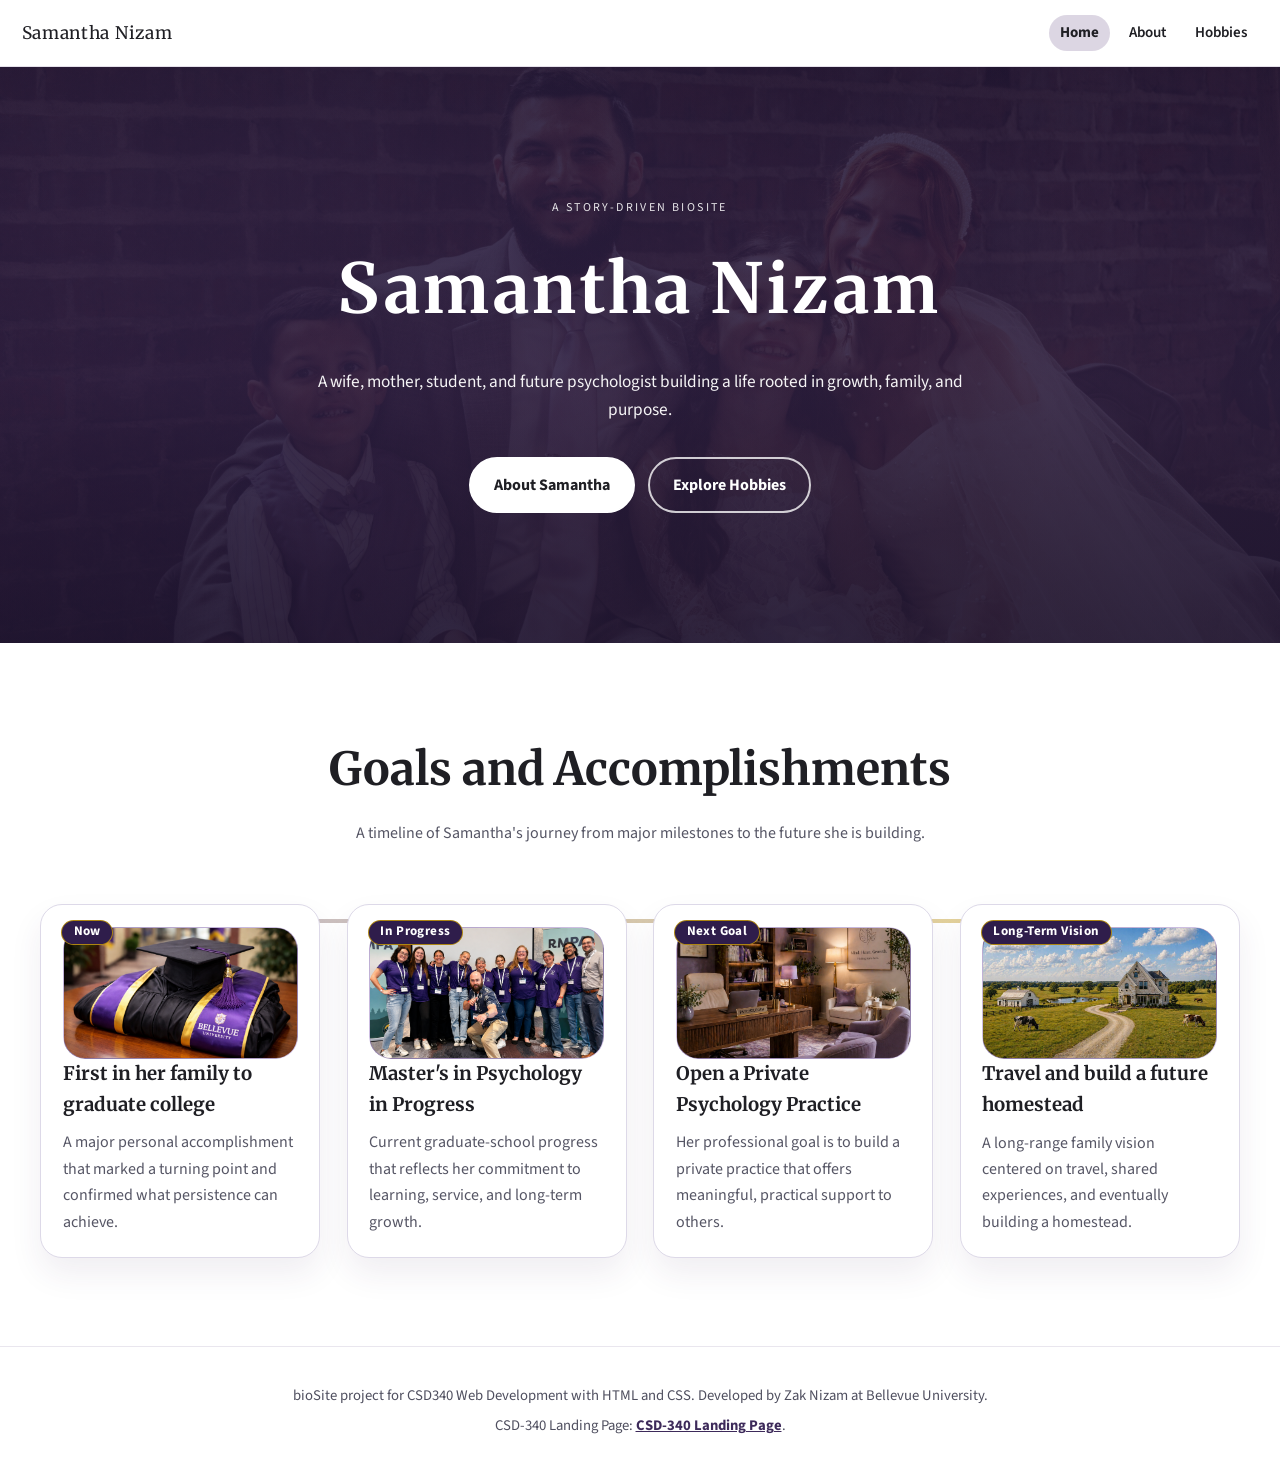
==== commit 77474425: "updated bioSite external link for Module 10.2 submission" ====
--- a/index.html
+++ b/index.html
@@ -80,7 +80,7 @@
 
   <footer class="site-footer">
     <p>bioSite project for CSD340 Web Development with HTML and CSS. Developed by Zak Nizam at Bellevue University.</p>
-    <p>External resource: <a href="https://www.bellevue.edu" target="_blank" rel="noreferrer">Bellevue University</a>.</p>
+    <p>CSD-340 Landing Page: <a href="https://letterman93.github.io/csd-340/index.html" target="_blank" rel="noreferrer">CSD-340 Landing Page</a>.</p>
   </footer>
 </body>
 </html>
